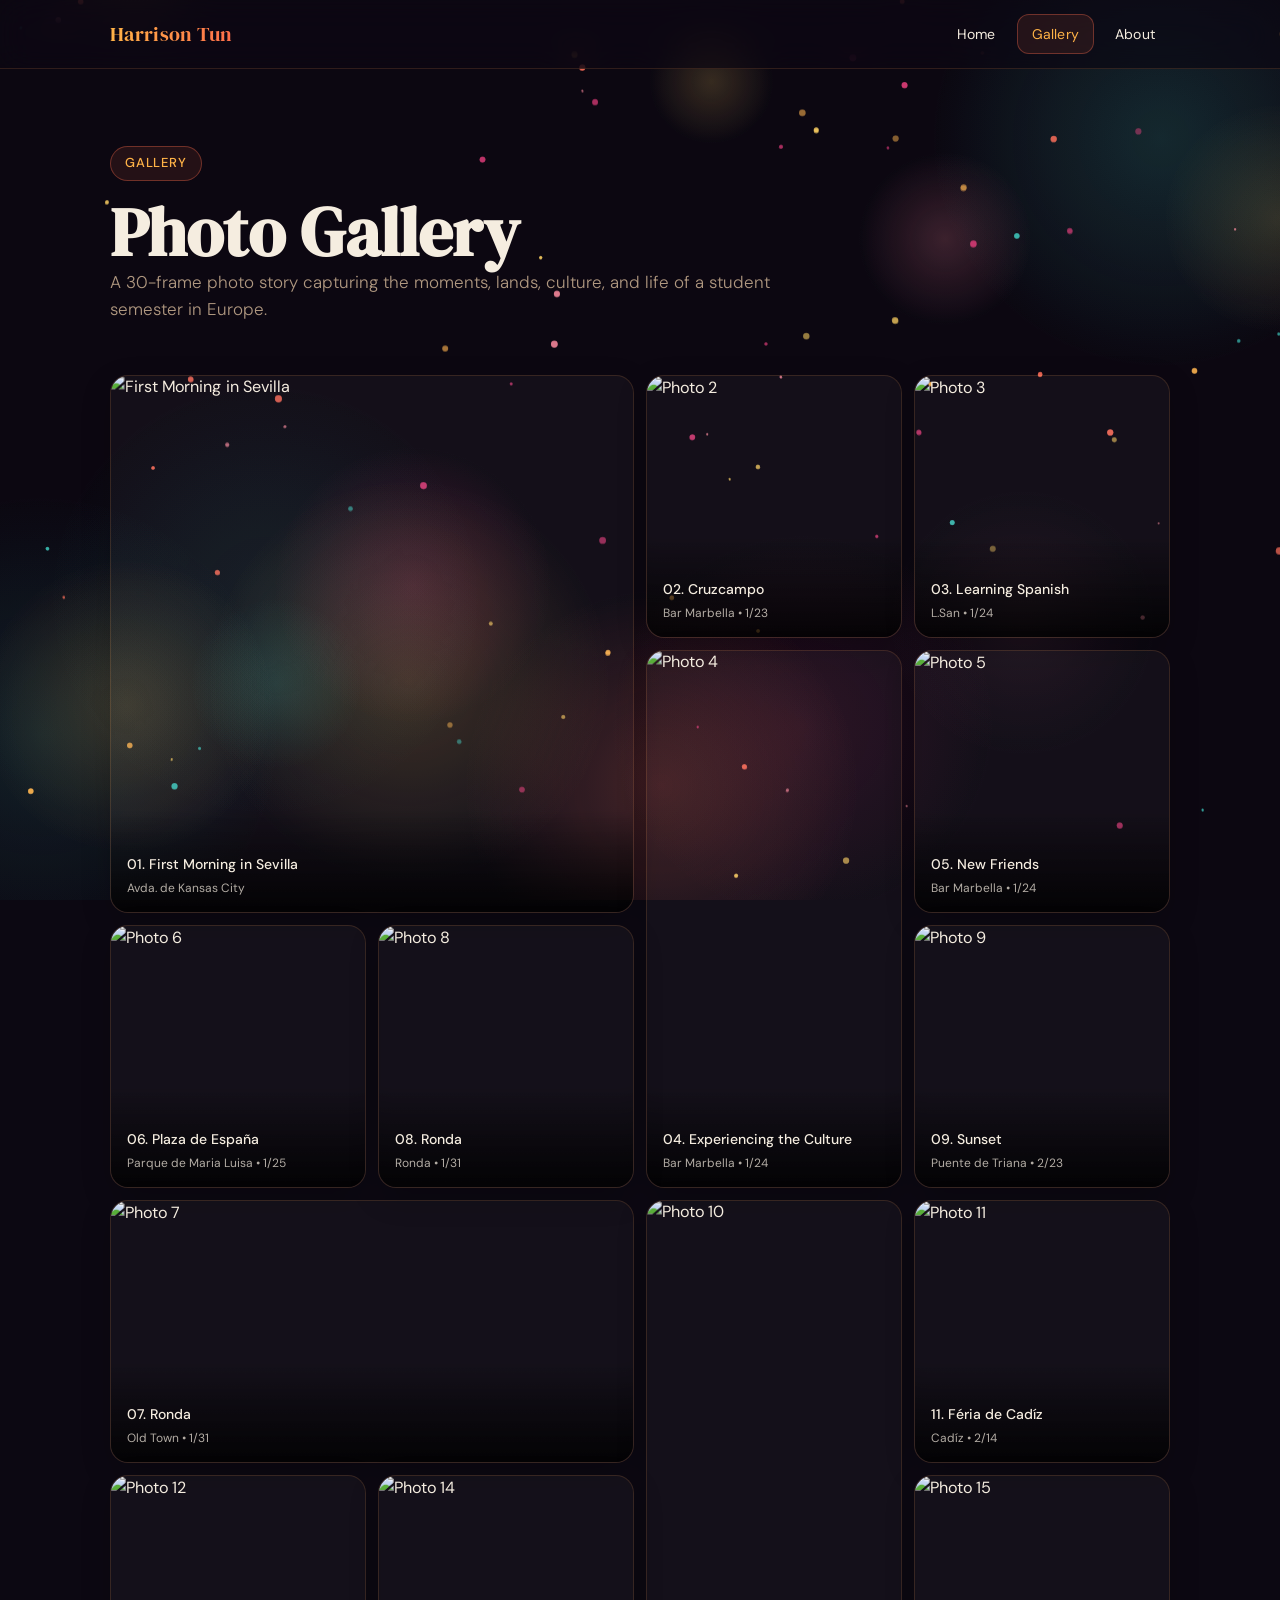
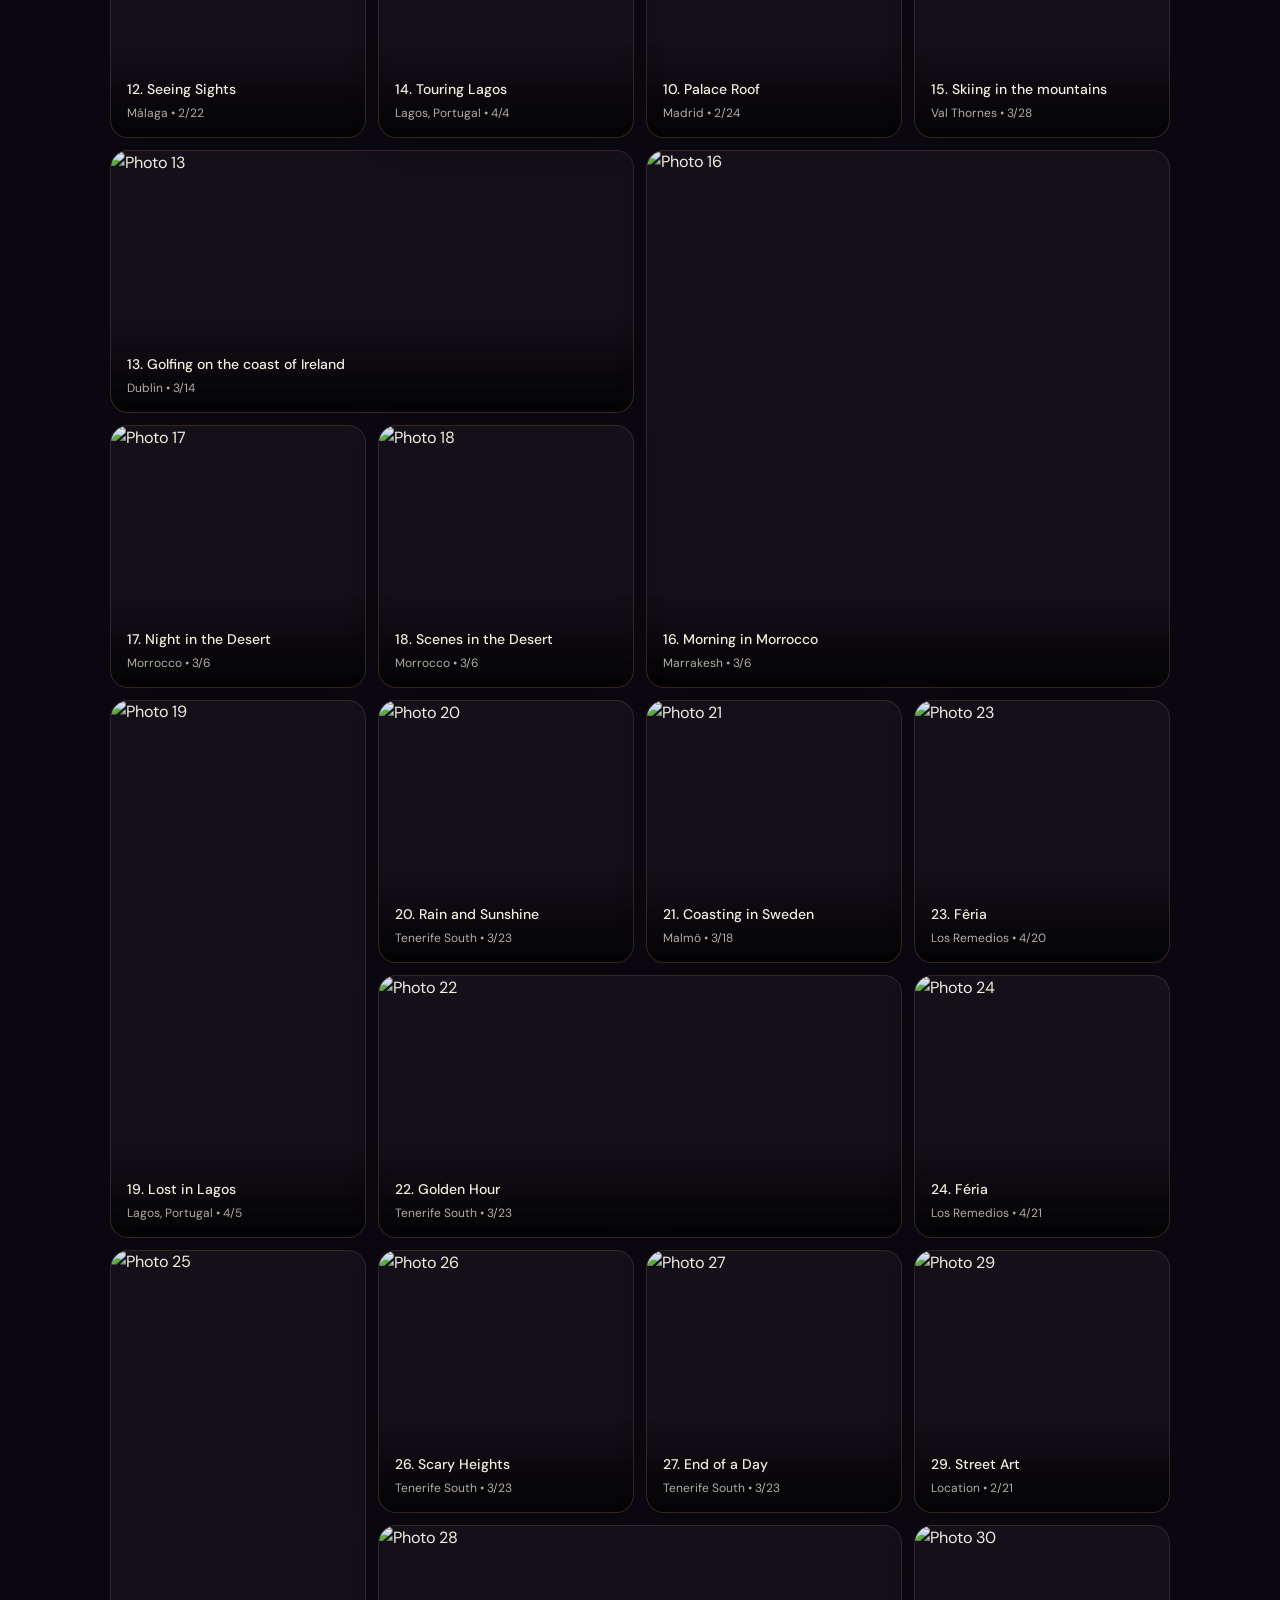
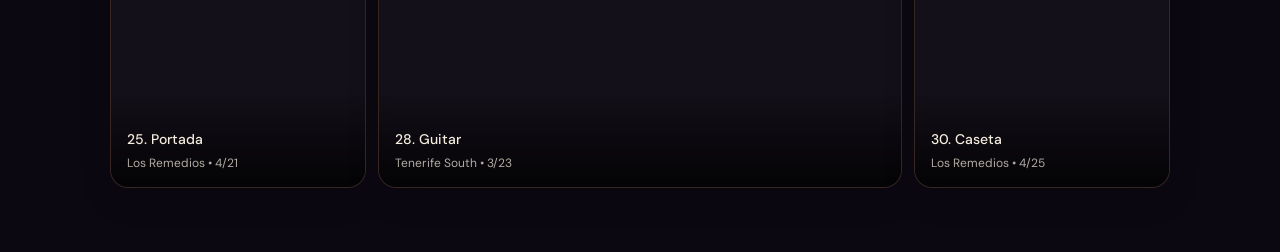
==== gallery.html @ 732ffb74 "Initial commit" ====
<!doctype html>
<html lang="en">
  <head>
    <meta charset="UTF-8" />
    <meta name="viewport" content="width=device-width, initial-scale=1.0" />
    <title>Gallery • Photojournalism Portfolio</title>
    <link rel="stylesheet" href="style.css" />
  </head>
  <body>

    <canvas id="bg-canvas"></canvas>
    <a class="skip-link" href="#main">Skip to content</a>

    <header class="site-header">
      <nav class="nav" aria-label="Primary">
        <a class="brand" href="index.html">Harrison Tun</a>

        <button class="nav-toggle" aria-expanded="false" aria-controls="navLinks">
          Menu
        </button>

        <div id="navLinks" class="nav-links">
          <a href="index.html">Home</a>
          <a class="active" href="gallery.html">Gallery</a>
          <a href="about.html">About</a>
        </div>
      </nav>
    </header>

    <main id="main">
      <section class="section gallery-hero">
        <div class="container">
          <p class="kicker">Gallery</p>
          <div class="gallery-title-row">
            <div>
              <h1>Photo Gallery</h1>
              <p class="lead">
                A 30-frame photo story capturing the moments, lands, culture, and life of a student semester in Europe.
              </p>
            </div>
          </div>
        </div>
      </section>
    
      <section class="section gallery-section">
        <div class="container">
          <div class="gallery-grid gallery-grid-30">
    
            <figure class="gallery-card large">
              <img src="photos/first_morning.jpg" alt="First Morning in Sevilla">
              <figcaption>
                <strong>01. First Morning in Sevilla</strong>
                <span>Avda. de Kansas City</span>
              </figcaption>
            </figure>
    
            <figure class="gallery-card">
              <img src="photos/cruzcampo.JPG" alt="Photo 2">
              <figcaption><strong>02. Cruzcampo</strong><span>Bar Marbella • 1/23</span></figcaption>
            </figure>
    
            <figure class="gallery-card">
              <img src="photos/candid1.JPEG" alt="Photo 3">
              <figcaption><strong>03. Learning Spanish</strong><span>L.San • 1/24</span></figcaption>
            </figure>
    
            <figure class="gallery-card tall">
              <img src="photos/marbella.JPEG" alt="Photo 4">
              <figcaption><strong>04. Experiencing the Culture</strong><span>Bar Marbella • 1/24</span></figcaption>
            </figure>
    
            <figure class="gallery-card">
              <img src="photos/newFriends.JPG" alt="Photo 5">
              <figcaption><strong>05. New Friends</strong><span>Bar Marbella • 1/24</span></figcaption>
            </figure>
    
            <figure class="gallery-card">
              <img src="photos/plaza.jpg" alt="Photo 6">
              <figcaption><strong>06. Plaza de España</strong><span>Parque de Maria Luisa • 1/25</span></figcaption>
            </figure>
    
            <figure class="gallery-card wide">
              <img src="photos/old_town.jpg" alt="Photo 7">
              <figcaption><strong>07. Ronda</strong><span>Old Town • 1/31</span></figcaption>
            </figure>
    
            <figure class="gallery-card">
              <img src="photos/ronda.jpg" alt="Photo 8">
              <figcaption><strong>08. Ronda</strong><span>Ronda • 1/31</span></figcaption>
            </figure>
    
            <figure class="gallery-card">
              <img src="photos/golden_sevilla.jpg" alt="Photo 9">
              <figcaption><strong>09. Sunset</strong><span>Puente de Triana • 2/23</span></figcaption>
            </figure>
    
            <figure class="gallery-card tall">
              <img src="photos/madrid.jpg" alt="Photo 10">
              <figcaption><strong>10. Palace Roof</strong><span>Madrid • 2/24</span></figcaption>
            </figure>
    
            <figure class="gallery-card">
              <img src="photos/mitch.jpg" alt="Photo 11">
              <figcaption><strong>11. Féria de Cadíz</strong><span>Cadíz • 2/14</span></figcaption>
            </figure>
    
            <figure class="gallery-card">
              <img src="photos/Mountain.jpg" alt="Photo 12">
              <figcaption><strong>12. Seeing Sights</strong><span>Málaga • 2/22</span></figcaption>
            </figure>
    
            <figure class="gallery-card wide">
              <img src="photos/golf.jpg" alt="Photo 13">
              <figcaption><strong>13. Golfing on the coast of Ireland</strong><span>Dublin • 3/14</span></figcaption>
            </figure>
    
            <figure class="gallery-card">
              <img src="photos/lagos.boat.jpg" alt="Photo 14">
              <figcaption><strong>14. Touring Lagos</strong><span>Lagos, Portugal • 4/4</span></figcaption>
            </figure>
    
            <figure class="gallery-card">
              <img src="photos/valthornes.jpg" alt="Photo 15">
              <figcaption><strong>15. Skiing in the mountains</strong><span>Val Thornes • 3/28</span></figcaption>
            </figure>
    
            <figure class="gallery-card large">
              <img src="photos/morrocco1.jpg" alt="Photo 16">
              <figcaption><strong>16. Morning in Morrocco</strong><span>Marrakesh • 3/6</span></figcaption>
            </figure>
    
            <figure class="gallery-card">
              <img src="photos/morrocco2.jpg" alt="Photo 17">
              <figcaption><strong>17. Night in the Desert</strong><span>Morrocco • 3/6</span></figcaption>
            </figure>
    
            <figure class="gallery-card">
              <img src="photos/morrocco3.jpg" alt="Photo 18">
              <figcaption><strong>18. Scenes in the Desert</strong><span>Morrocco • 3/6</span></figcaption>
            </figure>
    
            <figure class="gallery-card tall">
              <img src="photos/lagos.JPG" alt="Photo 19">
              <figcaption><strong>19. Lost in Lagos</strong><span>Lagos, Portugal • 4/5</span></figcaption>
            </figure>
    
            <figure class="gallery-card">
              <img src="photos/rainbow.JPG" alt="Photo 20">
              <figcaption><strong>20. Rain and Sunshine</strong><span>Tenerife South • 3/23</span></figcaption>
            </figure>
    
            <figure class="gallery-card">
              <img src="photos/denmark.JPG" alt="Photo 21">
              <figcaption><strong>21. Coasting in Sweden</strong><span>Malmö • 3/18</span></figcaption>
            </figure>
    
            <figure class="gallery-card wide">
              <img src="photos/goldenhour.JPG" alt="Photo 22">
              <figcaption><strong>22. Golden Hour</strong><span>Tenerife South • 3/23</span></figcaption>
            </figure>
    
            <figure class="gallery-card">
              <img src="photos/stage1.jpg" alt="Photo 23">
              <figcaption><strong>23. Fêria</strong><span>Los Remedios • 4/20</span></figcaption>
            </figure>
    
            <figure class="gallery-card">
              <img src="photos/caballo.jpg" alt="Photo 24">
              <figcaption><strong>24. Féria</strong><span>Los Remedios • 4/21</span></figcaption>
            </figure>
    
            <figure class="gallery-card tall">
              <img src="photos/daygate.jpg" alt="Photo 25">
              <figcaption><strong>25. Portada</strong><span>Los Remedios • 4/21</span></figcaption>
            </figure>
    
            <figure class="gallery-card">
              <img src="photos/mountain2.JPG" alt="Photo 26">
              <figcaption><strong>26. Scary Heights</strong><span>Tenerife South • 3/23</span></figcaption>
            </figure>
    
            <figure class="gallery-card">
              <img src="photos/sunset.JPG" alt="Photo 27">
              <figcaption><strong>27. End of a Day</strong><span>Tenerife South • 3/23</span></figcaption>
            </figure>
    
            <figure class="gallery-card wide">
              <img src="photos/guitar.JPG" alt="Photo 28">
              <figcaption><strong>28. Guitar</strong><span>Tenerife South • 3/23</span></figcaption>
            </figure>
    
            <figure class="gallery-card">
              <img src="photos/grafiti.jpg" alt="Photo 29">
              <figcaption><strong>29. Street Art</strong><span>Location • 2/21</span></figcaption>
            </figure>
    
            <figure class="gallery-card">
              <img src="photos/caseta.jpg" alt="Photo 30">
              <figcaption><strong>30. Caseta</strong><span>Los Remedios • 4/25</span></figcaption>
            </figure>
    
          </div>
        </div>
      </section>
    </main>

    <script>
      document.getElementById("year").textContent = new Date().getFullYear();

      // Mobile nav toggle
      const toggle = document.querySelector(".nav-toggle");
      const links = document.getElementById("navLinks");
      toggle?.addEventListener("click", () => {
        const expanded = toggle.getAttribute("aria-expanded") === "true";
        toggle.setAttribute("aria-expanded", String(!expanded));
        links.classList.toggle("open");
      });
    </script>
    <script src="background.js"></script>
  </body>
</html>
---- style.css ----
/* -------- Base -------- */
@import url('https://fonts.googleapis.com/css2?family=DM+Serif+Display:ital@0;1&family=DM+Sans:opsz,wght@9..40,300;9..40,400;9..40,500&display=swap');

:root {
  --bg:       #0c0812;
  --panel:    #16101f;
  --text:     #f5ede0;
  --muted:    #b09880;
  --accent:   #ff6e4a;
  --accent2:  #ffb347;
  --teal:     #3ec4b8;
  --rose:     #e03c78;
  --line:     rgba(255, 160, 80, 0.15);
  --btn:      rgba(255, 150, 80, 0.12);
  --btn-hover:rgba(255, 150, 80, 0.22);
  --max:      1100px;
  --radius:   18px;
  --serif:    'DM Serif Display', Georgia, serif;
  --sans:     'DM Sans', ui-sans-serif, system-ui, sans-serif;
}

* { box-sizing: border-box; }
html, body { height: 100%; }

body {
  margin: 0;
  font-family: var(--sans);
  background: var(--bg);
  color: var(--text);
  line-height: 1.6;
}

/* Fixed canvas behind everything */
#bg-canvas {
  position: fixed;
  inset: 0;
  z-index: 0;
  pointer-events: none;
}

/* All page content sits above canvas */
.site-header, main, .site-footer {
  position: relative;
  z-index: 1;
}

a { color: inherit; text-decoration: none; }

.container { max-width: var(--max); margin: 0 auto; padding: 0 20px; }
.narrow    { max-width: 760px; }

.muted   { color: var(--muted); }
.section { padding: 64px 0; }
.section-alt {
  background: rgba(255, 120, 60, 0.04);
  border-top:    1px solid var(--line);
  border-bottom: 1px solid var(--line);
}
.section-header { display: grid; gap: 6px; margin-bottom: 22px; }

/* -------- Nav -------- */
.site-header {
  position: sticky;
  top: 0;
  z-index: 20;
  backdrop-filter: blur(16px) saturate(1.4);
  -webkit-backdrop-filter: blur(16px) saturate(1.4);
  background: rgba(12, 8, 18, 0.68);
  border-bottom: 1px solid var(--line);
}

.nav {
  max-width: var(--max);
  margin: 0 auto;
  padding: 14px 20px;
  display: flex;
  align-items: center;
  justify-content: space-between;
  gap: 14px;
}

.brand {
  font-family: var(--serif);
  font-size: 20px;
  letter-spacing: 0.3px;
  background: linear-gradient(90deg, var(--accent2), var(--accent));
  -webkit-background-clip: text;
  -webkit-text-fill-color: transparent;
  background-clip: text;
}

.nav-links {
  display: flex;
  align-items: center;
  gap: 6px;
}
.nav-links a {
  padding: 8px 14px;
  border-radius: 12px;
  border: 1px solid transparent;
  font-size: 14px;
  font-weight: 400;
  letter-spacing: 0.2px;
  transition: background 0.2s, border-color 0.2s;
}
.nav-links a:hover  { border-color: var(--line); background: rgba(255,120,60,0.07); }
.nav-links a.active {
  border-color: rgba(255, 110, 74, 0.35);
  background: rgba(255, 110, 74, 0.10);
  color: var(--accent2);
}

.nav-toggle {
  display: none;
  background: transparent;
  border: 1px solid var(--line);
  color: var(--text);
  padding: 8px 12px;
  border-radius: 12px;
  cursor: pointer;
}

@media (max-width: 720px) {
  .nav-toggle { display: inline-flex; }
  .nav-links {
    display: none;
    position: absolute;
    right: 18px;
    top: 60px;
    flex-direction: column;
    align-items: stretch;
    min-width: 180px;
    background: rgba(22, 16, 31, 0.98);
    border: 1px solid var(--line);
    border-radius: 14px;
    padding: 8px;
  }
  .nav-links.open { display: flex; }
}

/* -------- Hero -------- */
.hero {
  min-height: 92vh;
  display: flex;
  flex-direction: column;
  justify-content: center;
  padding: 80px 0 40px;
  position: relative;
}

.hero-inner {
  max-width: var(--max);
  margin: 0 auto;
  padding: 0 20px;
  display: grid;
  gap: 20px;
  animation: fadeUp 0.9s cubic-bezier(0.22, 1, 0.36, 1) both;
}

@keyframes fadeUp {
  from { opacity: 0; transform: translateY(28px); }
  to   { opacity: 1; transform: translateY(0); }
}

.kicker {
  width: fit-content;
  padding: 6px 14px;
  border: 1px solid rgba(255, 110, 74, 0.35);
  border-radius: 999px;
  background: rgba(255, 110, 74, 0.10);
  color: var(--accent2);
  font-size: 13px;
  letter-spacing: 0.8px;
  text-transform: uppercase;
  font-weight: 500;
}

h1 {
  font-family: var(--serif);
  font-size: clamp(36px, 5.5vw, 68px);
  line-height: 1.05;
  margin: 0;
  color: var(--text);
}
h1 em {
  font-style: italic;
  background: linear-gradient(100deg, var(--accent2) 0%, var(--accent) 50%, var(--rose) 100%);
  -webkit-background-clip: text;
  -webkit-text-fill-color: transparent;
  background-clip: text;
}

h2 {
  font-family: var(--serif);
  font-size: clamp(24px, 3vw, 38px);
  margin: 0 0 8px;
  color: var(--text);
}

h3 {
  font-family: var(--serif);
  font-size: 20px;
  margin: 0 0 6px;
}

.lead {
  max-width: 56ch;
  margin: 0;
  color: var(--muted);
  font-size: 17px;
  font-weight: 300;
}

.hero-actions {
  display: flex;
  gap: 12px;
  flex-wrap: wrap;
  margin-top: 8px;
}

/* Scroll hint */
.hero-scroll-hint {
  position: absolute;
  bottom: 32px;
  left: 50%;
  transform: translateX(-50%);
  display: flex;
  flex-direction: column;
  align-items: center;
  gap: 8px;
  opacity: 0.4;
  animation: fadeUp 1.4s 0.6s cubic-bezier(0.22,1,0.36,1) both;
}
.hero-scroll-hint span {
  font-size: 11px;
  letter-spacing: 2px;
  text-transform: uppercase;
  color: var(--muted);
}
.scroll-line {
  width: 1px;
  height: 40px;
  background: linear-gradient(to bottom, var(--accent), transparent);
  animation: scrollPulse 1.8s ease-in-out infinite;
}
@keyframes scrollPulse {
  0%, 100% { transform: scaleY(1); opacity: 0.4; }
  50%       { transform: scaleY(1.2); opacity: 0.9; }
}

/* -------- Buttons -------- */
.btn {
  display: inline-flex;
  align-items: center;
  justify-content: center;
  padding: 11px 20px;
  border-radius: 14px;
  border: 1px solid rgba(255, 110, 74, 0.4);
  background: linear-gradient(135deg, rgba(255,110,74,0.2), rgba(255,179,71,0.12));
  color: var(--text);
  font-family: var(--sans);
  font-size: 14px;
  font-weight: 500;
  transition: background 0.2s, transform 0.15s, box-shadow 0.2s;
}
.btn:hover {
  background: linear-gradient(135deg, rgba(255,110,74,0.35), rgba(255,179,71,0.22));
  transform: translateY(-1px);
  box-shadow: 0 4px 20px rgba(255,110,74,0.2);
}
.btn-ghost {
  background: transparent;
  border-color: var(--line);
}
.btn-ghost:hover {
  background: rgba(255,150,80,0.08);
  box-shadow: none;
}

/* -------- Cards -------- */
.card {
  border: 1px solid var(--line);
  border-radius: var(--radius);
  background: rgba(255,255,255,0.03);
  transition: transform 0.3s, box-shadow 0.3s, border-color 0.3s;
  overflow: hidden;
}
.card figcaption {
  padding: 14px;
  display: grid;
  gap: 3px;
}
.card figcaption strong {
  font-size: 14px;
  font-weight: 500;
}
.card figcaption .muted {
  font-size: 12px;
}

.featured-grid {
  display: grid;
  grid-template-columns: repeat(3, minmax(0, 1fr));
  gap: 16px;
}
.featured-img {
  width: 100%;
  aspect-ratio: 1 / 1;
  object-fit: cover;
  display: block;
}
.featured-grid .card:hover {
  transform: translateY(-6px);
  box-shadow: 0 12px 40px rgba(255, 100, 60, 0.18);
  border-color: rgba(255, 110, 74, 0.35);
}
@media (max-width: 900px) { .featured-grid { grid-template-columns: repeat(2, minmax(0, 1fr)); } }
@media (max-width: 560px) { .featured-grid { grid-template-columns: 1fr; } }

.img-ph {
  height: 200px;
  display: grid;
  place-items: center;
  color: rgba(245, 237, 224, 0.25);
  font-size: 13px;
  letter-spacing: 1px;
  background: linear-gradient(135deg,
    rgba(255,110,74,0.06),
    rgba(62,196,184,0.06)
  );
}

/* -------- Two-col layout -------- */
.two-col {
  display: grid;
  grid-template-columns: 1.5fr 1fr;
  gap: 24px;
}
@media (max-width: 900px) { .two-col { grid-template-columns: 1fr; } }

.callout {
  border: 1px solid var(--line);
  border-radius: var(--radius);
  background: rgba(255, 110, 74, 0.05);
  padding: 20px;
}
.stack { display: grid; gap: 10px; margin-top: 14px; }

.bullets { margin: 14px 0 0; padding-left: 18px; color: var(--muted); }
.bullets li { margin-bottom: 6px; }

/* -------- Gallery -------- */
/* -------- Improved 30-photo Gallery -------- */

.gallery-hero {
  padding-bottom: 24px;
}

.gallery-title-row {
  display: grid;
  grid-template-columns: 1fr auto;
  gap: 24px;
  align-items: end;
  margin-top: 16px;
}

.gallery-count-card {
  min-width: 140px;
  border: 1px solid var(--line);
  border-radius: var(--radius);
  background: rgba(255, 110, 74, 0.07);
  padding: 18px;
  text-align: center;
}

.gallery-count-card span {
  display: block;
  font-family: var(--serif);
  font-size: 48px;
  line-height: 1;
  color: var(--accent2);
}

.gallery-count-card p {
  margin: 6px 0 0;
  color: var(--muted);
  font-size: 13px;
  text-transform: uppercase;
  letter-spacing: 1px;
}

.gallery-section {
  padding-top: 28px;
}

.gallery-grid-30 {
  display: grid;
  grid-template-columns: repeat(4, minmax(0, 1fr));
  grid-auto-flow: dense;
  gap: 16px;
}

.gallery-card {
  position: relative;
  min-height: 260px;
  margin: 0;
  overflow: hidden;
  border: 1px solid var(--line);
  border-radius: var(--radius);
  background: rgba(255, 255, 255, 0.035);
  box-shadow: 0 10px 30px rgba(0,0,0,0.18);
  transition: transform 0.25s, border-color 0.25s, box-shadow 0.25s;
}

.gallery-card:hover {
  transform: translateY(-5px);
  border-color: rgba(255, 110, 74, 0.38);
  box-shadow: 0 16px 44px rgba(255, 100, 60, 0.16);
}

.gallery-card img {
  width: 100%;
  height: 100%;
  min-height: 260px;
  object-fit: cover;
  display: block;
  transform: scale(1.01);
  transition: transform 0.3s, filter 0.3s;
}

.gallery-card:hover img {
  transform: scale(1.06);
  filter: brightness(1.08);
}

.gallery-card figcaption {
  position: absolute;
  left: 0;
  right: 0;
  bottom: 0;
  display: grid;
  gap: 4px;
  padding: 42px 16px 16px;
  background: linear-gradient(to top, rgba(0,0,0,0.82), rgba(0,0,0,0));
}

.gallery-card figcaption strong {
  color: var(--text);
  font-size: 14px;
  font-weight: 500;
}

.gallery-card figcaption span {
  color: rgba(245, 237, 224, 0.72);
  font-size: 12px;
  line-height: 1.35;
}

.gallery-card.large {
  grid-column: span 2;
  grid-row: span 2;
  min-height: 536px;
}

.gallery-card.large img {
  min-height: 536px;
}

.gallery-card.wide {
  grid-column: span 2;
}

.gallery-card.tall {
  grid-row: span 2;
  min-height: 536px;
}

.gallery-card.tall img {
  min-height: 536px;
}

@media (max-width: 980px) {
  .gallery-grid-30 {
    grid-template-columns: repeat(3, minmax(0, 1fr));
  }

  .gallery-card.large,
  .gallery-card.wide {
    grid-column: span 2;
  }
}

@media (max-width: 720px) {
  .gallery-title-row {
    grid-template-columns: 1fr;
  }

  .gallery-count-card {
    width: fit-content;
  }

  .gallery-grid-30 {
    grid-template-columns: repeat(2, minmax(0, 1fr));
  }

  .gallery-card.large,
  .gallery-card.wide,
  .gallery-card.tall {
    grid-column: span 1;
    grid-row: span 1;
    min-height: 280px;
  }

  .gallery-card.large img,
  .gallery-card.tall img {
    min-height: 280px;
  }
}

@media (max-width: 480px) {
  .gallery-grid-30 {
    grid-template-columns: 1fr;
  }
}

.gallery-grid {
  display: grid;
  grid-template-columns: repeat(4, minmax(0, 1fr));
  gap: 12px;
}
@media (max-width: 980px) { .gallery-grid { grid-template-columns: repeat(3, minmax(0, 1fr)); } }
@media (max-width: 680px) { .gallery-grid { grid-template-columns: repeat(2, minmax(0, 1fr)); } }
@media (max-width: 420px) { .gallery-grid { grid-template-columns: 1fr; } }

.thumb {
  position: relative;
  border-radius: var(--radius);
  overflow: hidden;
  border: 1px solid var(--line);
  background: rgba(255,255,255,0.03);
  cursor: pointer;
}
.thumb img {
  width: 100%;
  height: 220px;
  object-fit: cover;
  display: block;
  transform: scale(1.01);
}
.thumb:hover img { filter: brightness(1.08); }
.thumb .cap {
  position: absolute;
  left: 0; right: 0; bottom: 0;
  padding: 12px;
  background: linear-gradient(to top, rgba(0,0,0,0.75), rgba(0,0,0,0));
  color: rgba(245, 237, 224, 0.92);
  font-size: 13px;
}

/* -------- Lightbox -------- */
.lightbox {
  position: fixed;
  inset: 0;
  display: none;
  background: rgba(0,0,0,0.82);
  z-index: 50;
  padding: 18px;
}
.lightbox.open { display: grid; place-items: center; }
.lightbox-inner {
  width: min(1100px, 100%);
  display: grid;
  grid-template-columns: auto 1fr auto;
  align-items: center;
  gap: 10px;
}
.lightbox-figure {
  margin: 0;
  border: 1px solid var(--line);
  border-radius: var(--radius);
  overflow: hidden;
  background: rgba(22, 16, 31, 0.92);
}
.lightbox-figure img {
  width: 100%;
  max-height: 78vh;
  object-fit: contain;
  display: block;
}
.lightbox-figure figcaption { padding: 10px 14px; }
.icon-btn {
  border: 1px solid var(--line);
  background: rgba(255,255,255,0.08);
  color: var(--text);
  border-radius: 14px;
  padding: 10px 14px;
  cursor: pointer;
  transition: background 0.2s;
}
.icon-btn:hover { background: rgba(255,255,255,0.14); }
#lbClose { justify-self: end; align-self: start; grid-column: 1 / -1; width: fit-content; }

/* -------- Prose -------- */
.prose h2 { margin-top: 24px; }
.prose p, .prose li { color: var(--muted); }

/* -------- Footer -------- */
.site-footer {
  border-top: 1px solid var(--line);
  padding: 48px 0;
  background: rgba(12, 8, 18, 0.6);
}
.footer-inner {
  display: flex;
  justify-content: space-between;
  gap: 12px;
  flex-wrap: wrap;
}

/* -------- Inputs -------- */
.input {
  width: min(460px, 100%);
  padding: 10px 14px;
  border-radius: 14px;
  border: 1px solid var(--line);
  background: rgba(255,255,255,0.04);
  color: var(--text);
  font-family: var(--sans);
}
.input::placeholder { color: rgba(245, 237, 224, 0.35); }

.toolbar {
  display: flex;
  align-items: center;
  justify-content: space-between;
  gap: 12px;
  flex-wrap: wrap;
  margin: 16px 0 20px;
}

/* -------- Skip link -------- */
.skip-link {
  position: absolute;
  left: -999px;
  top: 8px;
  padding: 8px 12px;
  background: var(--panel);
  border: 1px solid var(--line);
  border-radius: 10px;
}
.skip-link:focus { left: 12px; z-index: 10; }

.pad { padding: 16px; }
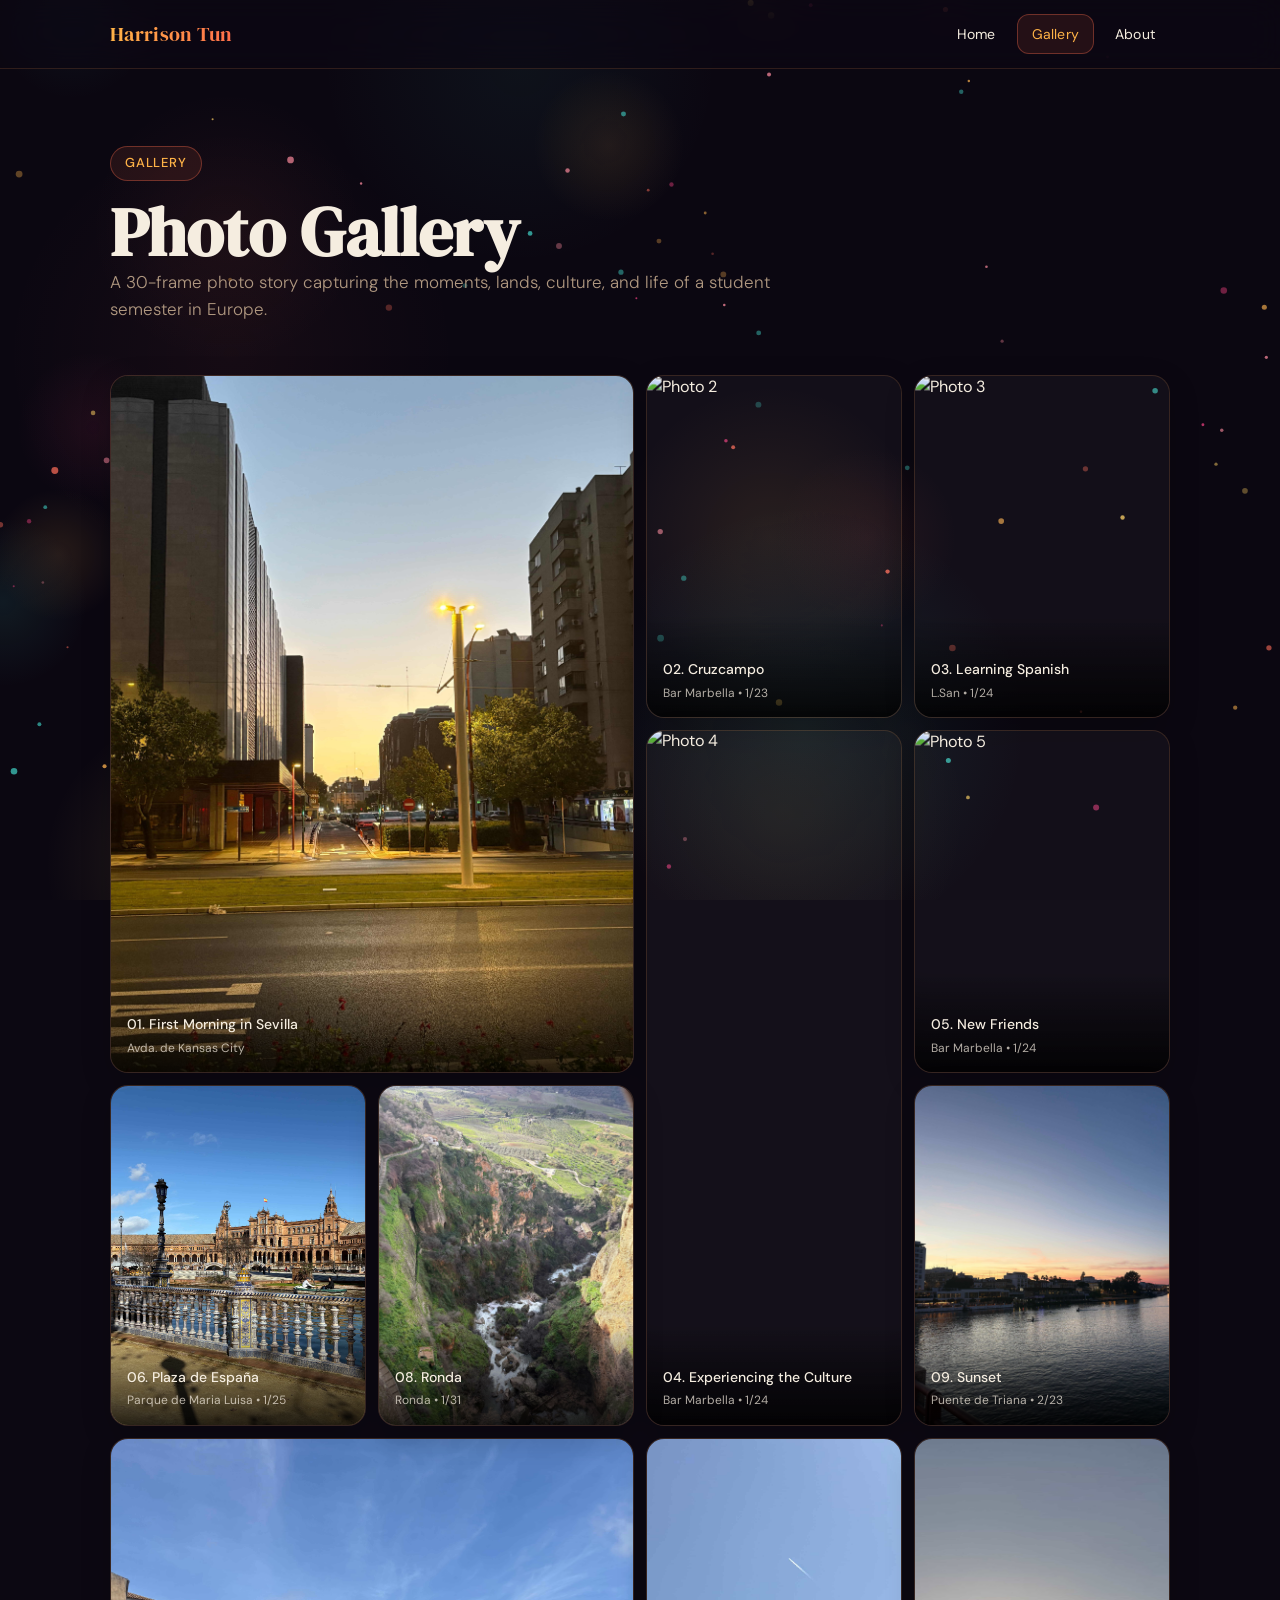
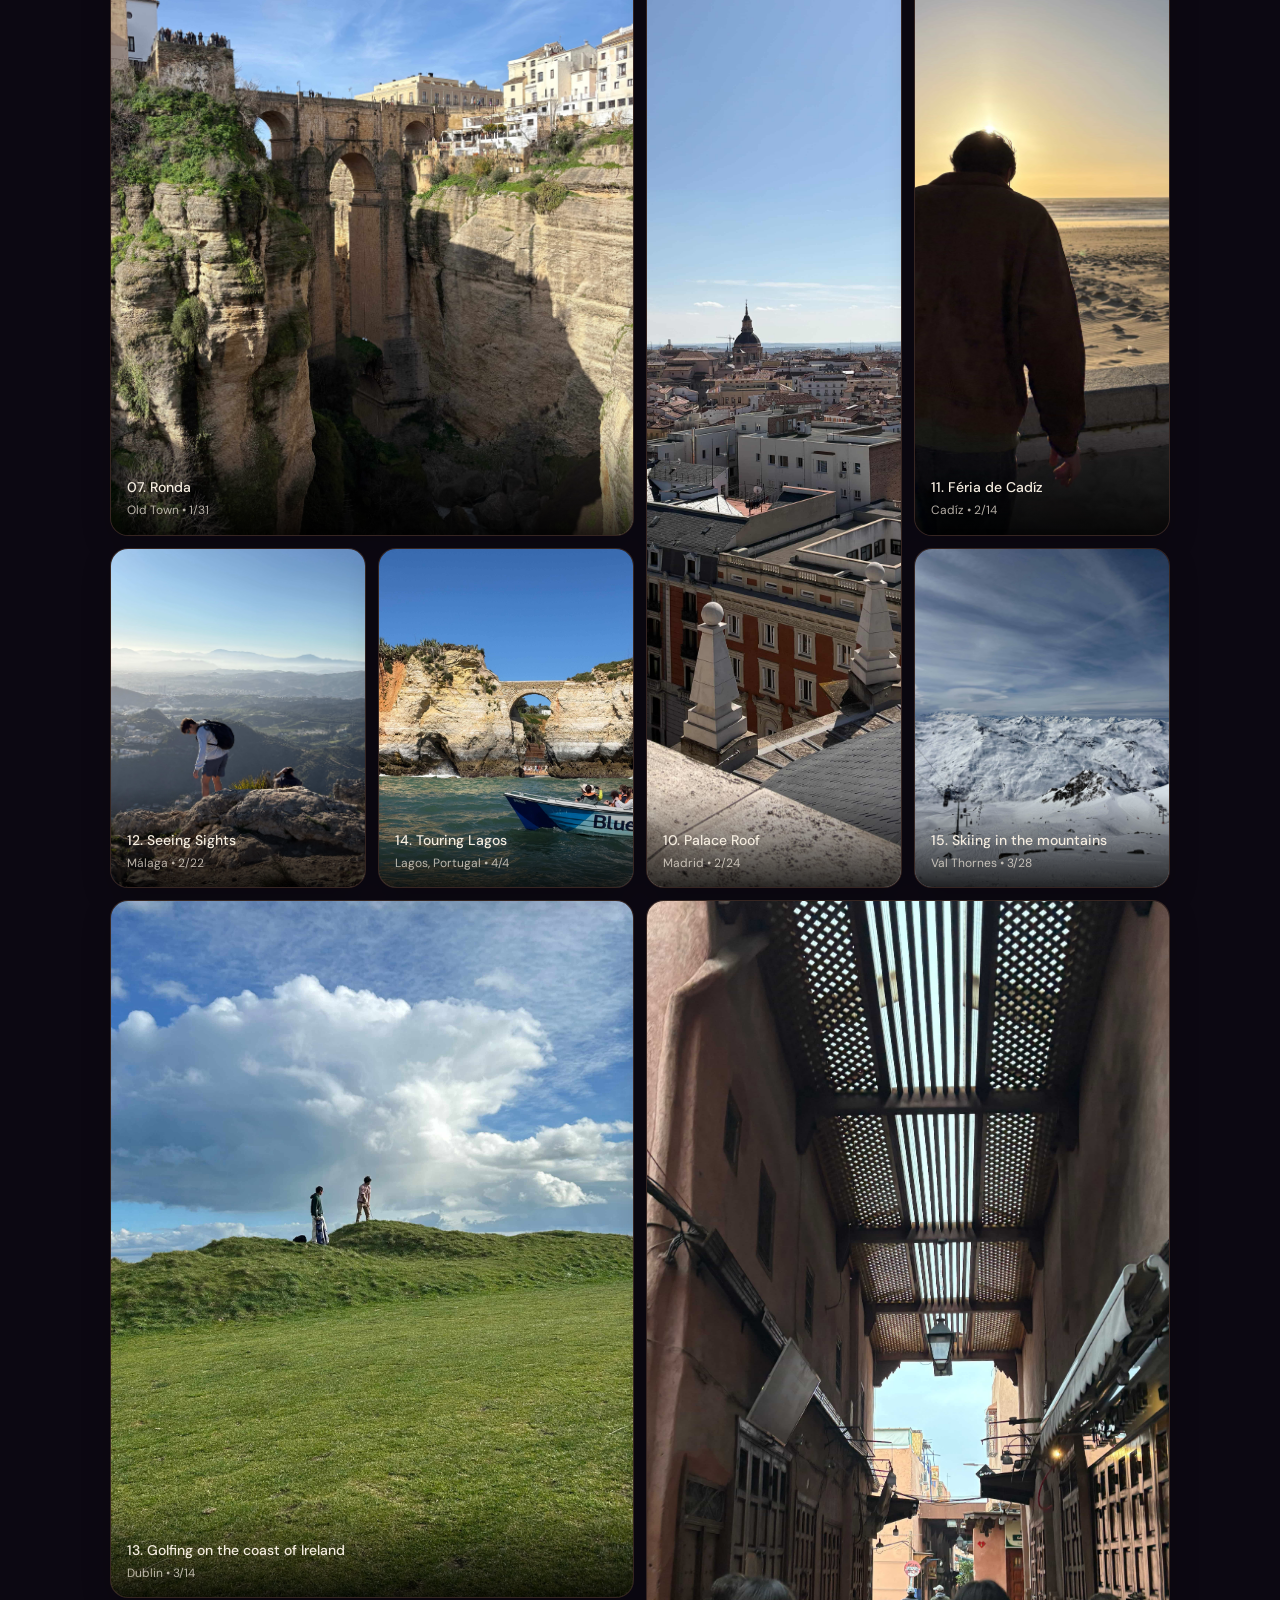
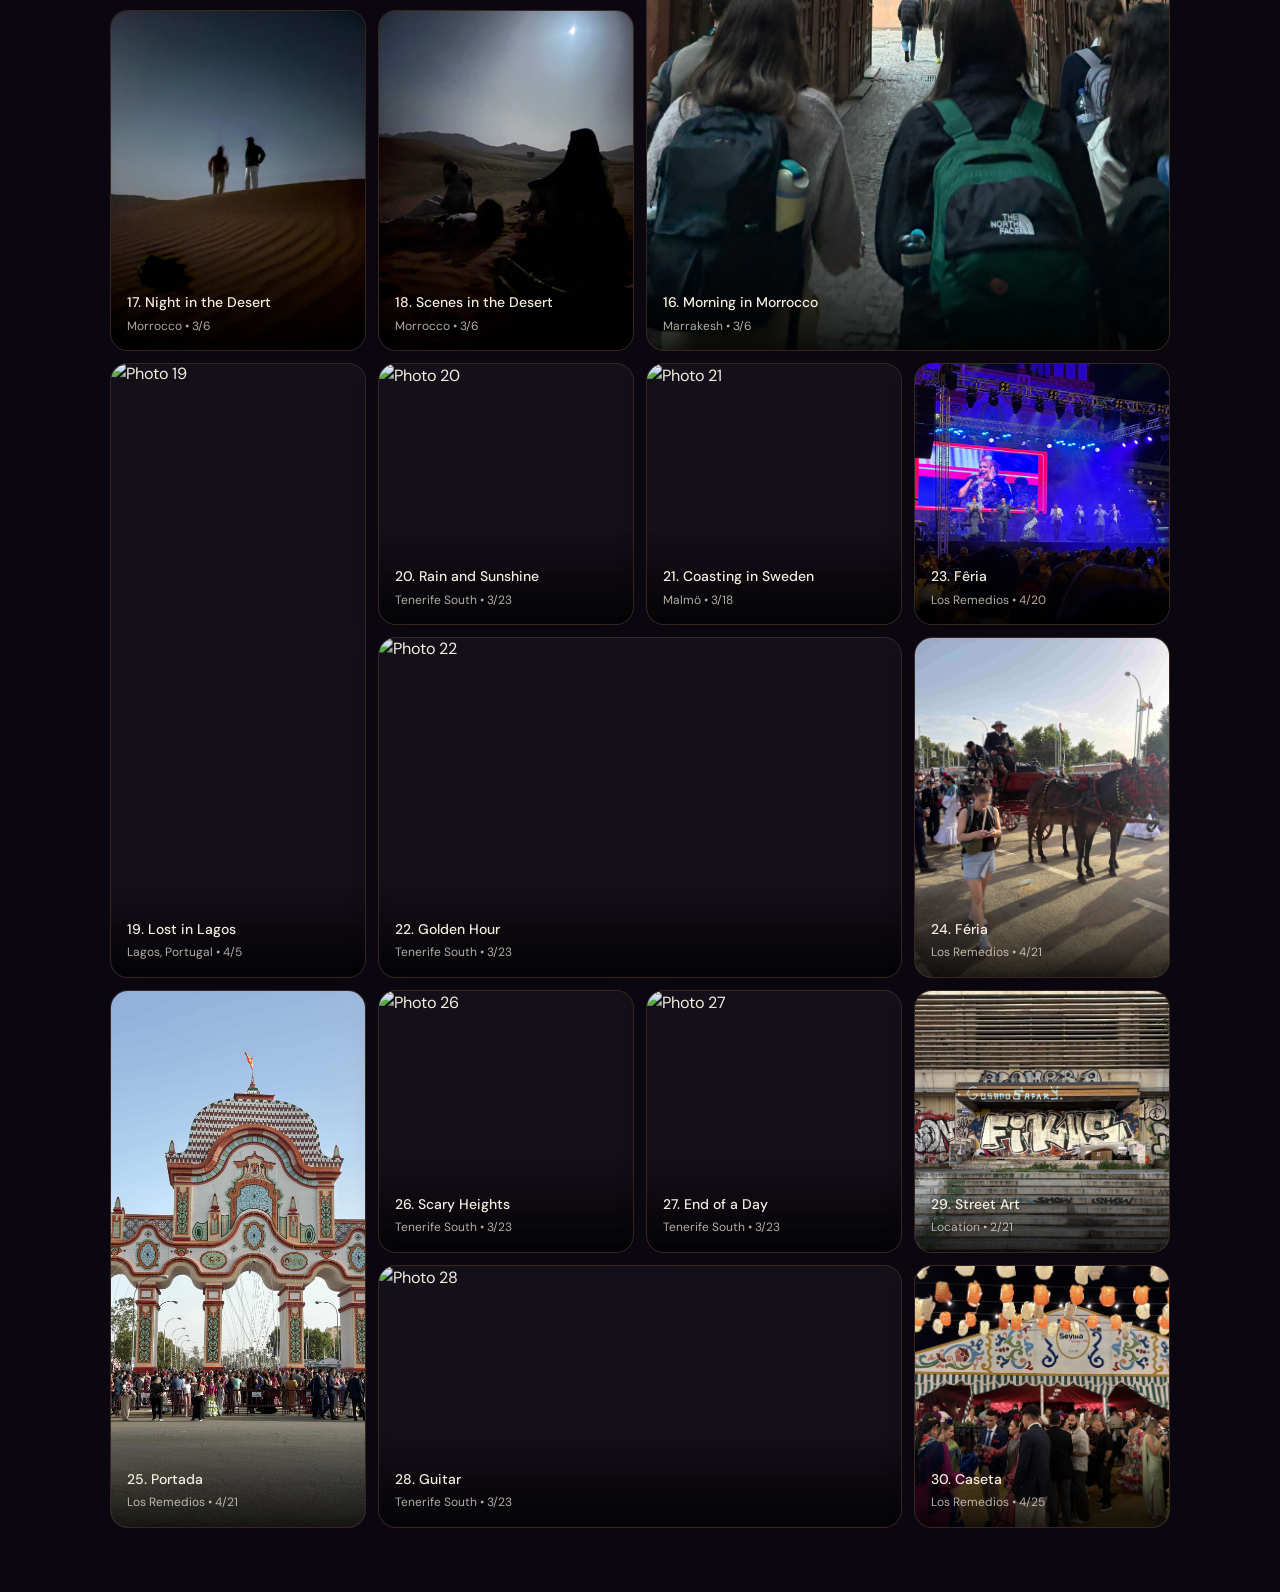
==== commit b3bc5696: "changed to compressed photo album" ====
--- a/gallery.html
+++ b/gallery.html
@@ -47,7 +47,7 @@
           <div class="gallery-grid gallery-grid-30">
     
             <figure class="gallery-card large">
-              <img src="photos/first_morning.jpg" alt="First Morning in Sevilla">
+              <img src="compressed/first_morning.jpg" alt="First Morning in Sevilla">
               <figcaption>
                 <strong>01. First Morning in Sevilla</strong>
                 <span>Avda. de Kansas City</span>
@@ -55,147 +55,147 @@
             </figure>
     
             <figure class="gallery-card">
-              <img src="photos/cruzcampo.JPG" alt="Photo 2">
+              <img src="compressed/cruzcampo.JPG" alt="Photo 2">
               <figcaption><strong>02. Cruzcampo</strong><span>Bar Marbella • 1/23</span></figcaption>
             </figure>
     
             <figure class="gallery-card">
-              <img src="photos/candid1.JPEG" alt="Photo 3">
+              <img src="compressed/candid1.JPEG" alt="Photo 3">
               <figcaption><strong>03. Learning Spanish</strong><span>L.San • 1/24</span></figcaption>
             </figure>
     
             <figure class="gallery-card tall">
-              <img src="photos/marbella.JPEG" alt="Photo 4">
+              <img src="compressed/marbella.JPEG" alt="Photo 4">
               <figcaption><strong>04. Experiencing the Culture</strong><span>Bar Marbella • 1/24</span></figcaption>
             </figure>
     
             <figure class="gallery-card">
-              <img src="photos/newFriends.JPG" alt="Photo 5">
+              <img src="compressed/newFriends.JPG" alt="Photo 5">
               <figcaption><strong>05. New Friends</strong><span>Bar Marbella • 1/24</span></figcaption>
             </figure>
     
             <figure class="gallery-card">
-              <img src="photos/plaza.jpg" alt="Photo 6">
+              <img src="compressed/plaza.jpg" alt="Photo 6">
               <figcaption><strong>06. Plaza de España</strong><span>Parque de Maria Luisa • 1/25</span></figcaption>
             </figure>
     
             <figure class="gallery-card wide">
-              <img src="photos/old_town.jpg" alt="Photo 7">
+              <img src="compressed/old_town.jpg" alt="Photo 7">
               <figcaption><strong>07. Ronda</strong><span>Old Town • 1/31</span></figcaption>
             </figure>
     
             <figure class="gallery-card">
-              <img src="photos/ronda.jpg" alt="Photo 8">
+              <img src="compressed/ronda.jpg" alt="Photo 8">
               <figcaption><strong>08. Ronda</strong><span>Ronda • 1/31</span></figcaption>
             </figure>
     
             <figure class="gallery-card">
-              <img src="photos/golden_sevilla.jpg" alt="Photo 9">
+              <img src="compressed/golden_sevilla.jpg" alt="Photo 9">
               <figcaption><strong>09. Sunset</strong><span>Puente de Triana • 2/23</span></figcaption>
             </figure>
     
             <figure class="gallery-card tall">
-              <img src="photos/madrid.jpg" alt="Photo 10">
+              <img src="compressed/madrid.jpg" alt="Photo 10">
               <figcaption><strong>10. Palace Roof</strong><span>Madrid • 2/24</span></figcaption>
             </figure>
     
             <figure class="gallery-card">
-              <img src="photos/mitch.jpg" alt="Photo 11">
+              <img src="compressed/mitch.jpg" alt="Photo 11">
               <figcaption><strong>11. Féria de Cadíz</strong><span>Cadíz • 2/14</span></figcaption>
             </figure>
     
             <figure class="gallery-card">
-              <img src="photos/Mountain.jpg" alt="Photo 12">
+              <img src="compressed/Mountain.jpg" alt="Photo 12">
               <figcaption><strong>12. Seeing Sights</strong><span>Málaga • 2/22</span></figcaption>
             </figure>
     
             <figure class="gallery-card wide">
-              <img src="photos/golf.jpg" alt="Photo 13">
+              <img src="compressed/golf.jpg" alt="Photo 13">
               <figcaption><strong>13. Golfing on the coast of Ireland</strong><span>Dublin • 3/14</span></figcaption>
             </figure>
     
             <figure class="gallery-card">
-              <img src="photos/lagos.boat.jpg" alt="Photo 14">
+              <img src="compressed/lagos.boat.jpg" alt="Photo 14">
               <figcaption><strong>14. Touring Lagos</strong><span>Lagos, Portugal • 4/4</span></figcaption>
             </figure>
     
             <figure class="gallery-card">
-              <img src="photos/valthornes.jpg" alt="Photo 15">
+              <img src="compressed/valthornes.jpg" alt="Photo 15">
               <figcaption><strong>15. Skiing in the mountains</strong><span>Val Thornes • 3/28</span></figcaption>
             </figure>
     
             <figure class="gallery-card large">
-              <img src="photos/morrocco1.jpg" alt="Photo 16">
+              <img src="compressed/morrocco1.jpg" alt="Photo 16">
               <figcaption><strong>16. Morning in Morrocco</strong><span>Marrakesh • 3/6</span></figcaption>
             </figure>
     
             <figure class="gallery-card">
-              <img src="photos/morrocco2.jpg" alt="Photo 17">
+              <img src="compressed/morrocco2.jpg" alt="Photo 17">
               <figcaption><strong>17. Night in the Desert</strong><span>Morrocco • 3/6</span></figcaption>
             </figure>
     
             <figure class="gallery-card">
-              <img src="photos/morrocco3.jpg" alt="Photo 18">
+              <img src="compressed/morrocco3.jpg" alt="Photo 18">
               <figcaption><strong>18. Scenes in the Desert</strong><span>Morrocco • 3/6</span></figcaption>
             </figure>
     
             <figure class="gallery-card tall">
-              <img src="photos/lagos.JPG" alt="Photo 19">
+              <img src="compressed/lagos.JPG" alt="Photo 19">
               <figcaption><strong>19. Lost in Lagos</strong><span>Lagos, Portugal • 4/5</span></figcaption>
             </figure>
     
             <figure class="gallery-card">
-              <img src="photos/rainbow.JPG" alt="Photo 20">
+              <img src="compressed/rainbow.JPG" alt="Photo 20">
               <figcaption><strong>20. Rain and Sunshine</strong><span>Tenerife South • 3/23</span></figcaption>
             </figure>
     
             <figure class="gallery-card">
-              <img src="photos/denmark.JPG" alt="Photo 21">
+              <img src="compressed/denmark.JPG" alt="Photo 21">
               <figcaption><strong>21. Coasting in Sweden</strong><span>Malmö • 3/18</span></figcaption>
             </figure>
     
             <figure class="gallery-card wide">
-              <img src="photos/goldenhour.JPG" alt="Photo 22">
+              <img src="compressed/goldenhour.JPG" alt="Photo 22">
               <figcaption><strong>22. Golden Hour</strong><span>Tenerife South • 3/23</span></figcaption>
             </figure>
     
             <figure class="gallery-card">
-              <img src="photos/stage1.jpg" alt="Photo 23">
+              <img src="compressed/stage1.jpg" alt="Photo 23">
               <figcaption><strong>23. Fêria</strong><span>Los Remedios • 4/20</span></figcaption>
             </figure>
     
             <figure class="gallery-card">
-              <img src="photos/caballo.jpg" alt="Photo 24">
+              <img src="compressed/caballo.jpg" alt="Photo 24">
               <figcaption><strong>24. Féria</strong><span>Los Remedios • 4/21</span></figcaption>
             </figure>
     
             <figure class="gallery-card tall">
-              <img src="photos/daygate.jpg" alt="Photo 25">
+              <img src="compressed/daygate.jpg" alt="Photo 25">
               <figcaption><strong>25. Portada</strong><span>Los Remedios • 4/21</span></figcaption>
             </figure>
     
             <figure class="gallery-card">
-              <img src="photos/mountain2.JPG" alt="Photo 26">
+              <img src="compressed/mountain2.JPG" alt="Photo 26">
               <figcaption><strong>26. Scary Heights</strong><span>Tenerife South • 3/23</span></figcaption>
             </figure>
     
             <figure class="gallery-card">
-              <img src="photos/sunset.JPG" alt="Photo 27">
+              <img src="compressed/sunset.JPG" alt="Photo 27">
               <figcaption><strong>27. End of a Day</strong><span>Tenerife South • 3/23</span></figcaption>
             </figure>
     
             <figure class="gallery-card wide">
-              <img src="photos/guitar.JPG" alt="Photo 28">
+              <img src="compressed/guitar.JPG" alt="Photo 28">
               <figcaption><strong>28. Guitar</strong><span>Tenerife South • 3/23</span></figcaption>
             </figure>
     
             <figure class="gallery-card">
-              <img src="photos/grafiti.jpg" alt="Photo 29">
+              <img src="compressed/grafiti.jpg" alt="Photo 29">
               <figcaption><strong>29. Street Art</strong><span>Location • 2/21</span></figcaption>
             </figure>
     
             <figure class="gallery-card">
-              <img src="photos/caseta.jpg" alt="Photo 30">
+              <img src="compressed/caseta.jpg" alt="Photo 30">
               <figcaption><strong>30. Caseta</strong><span>Los Remedios • 4/25</span></figcaption>
             </figure>
     
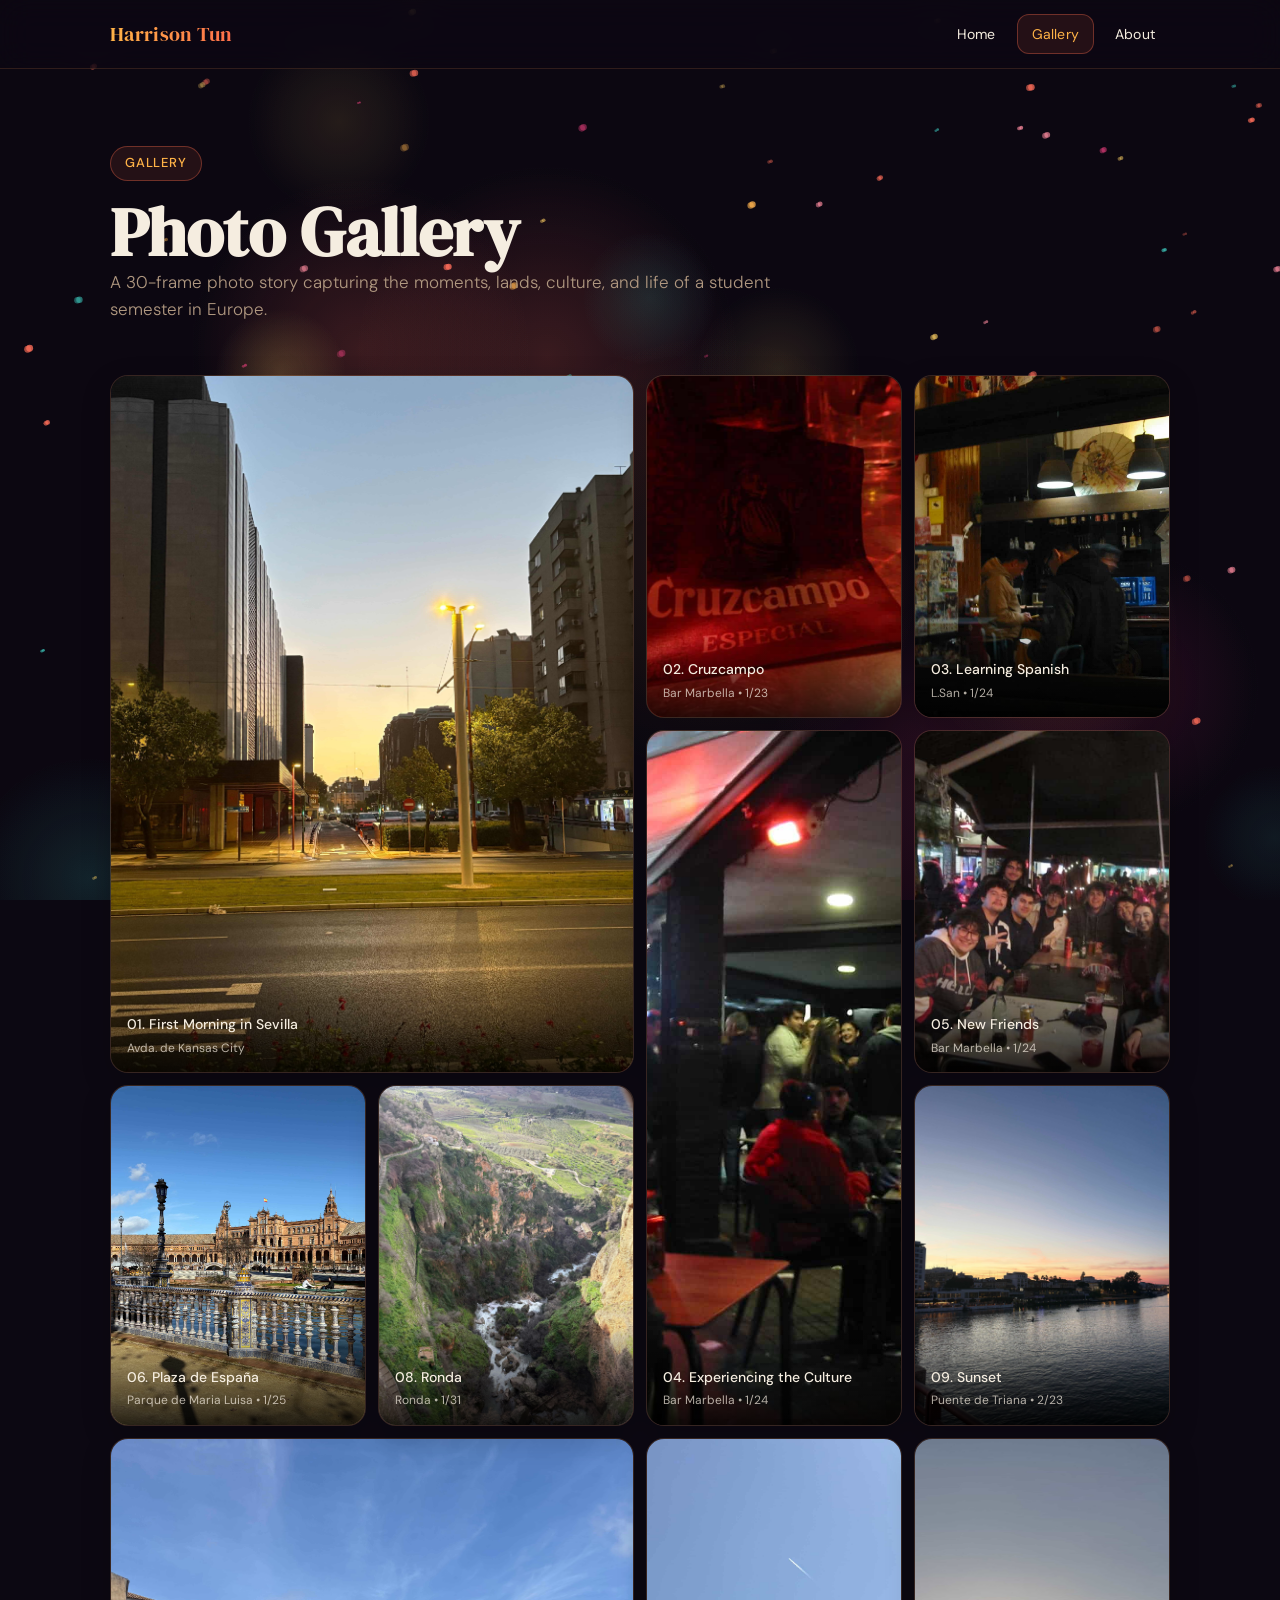
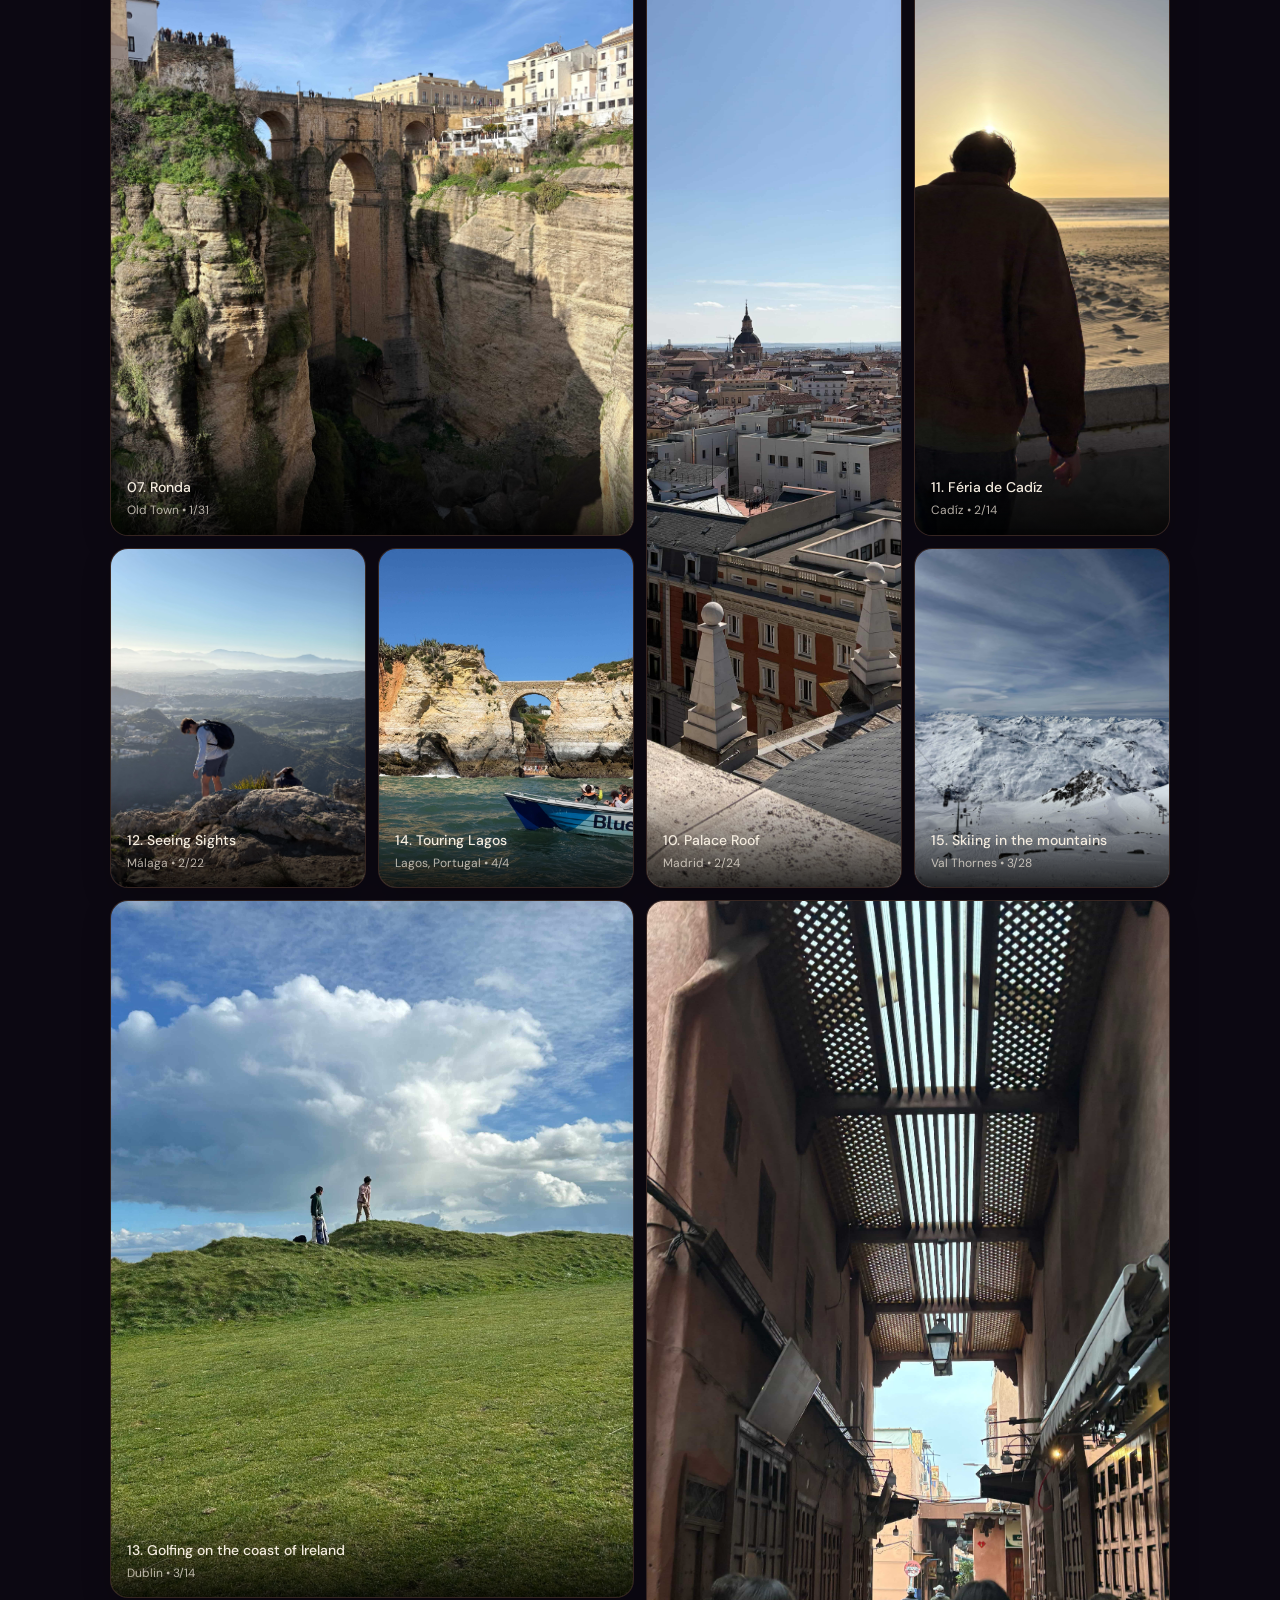
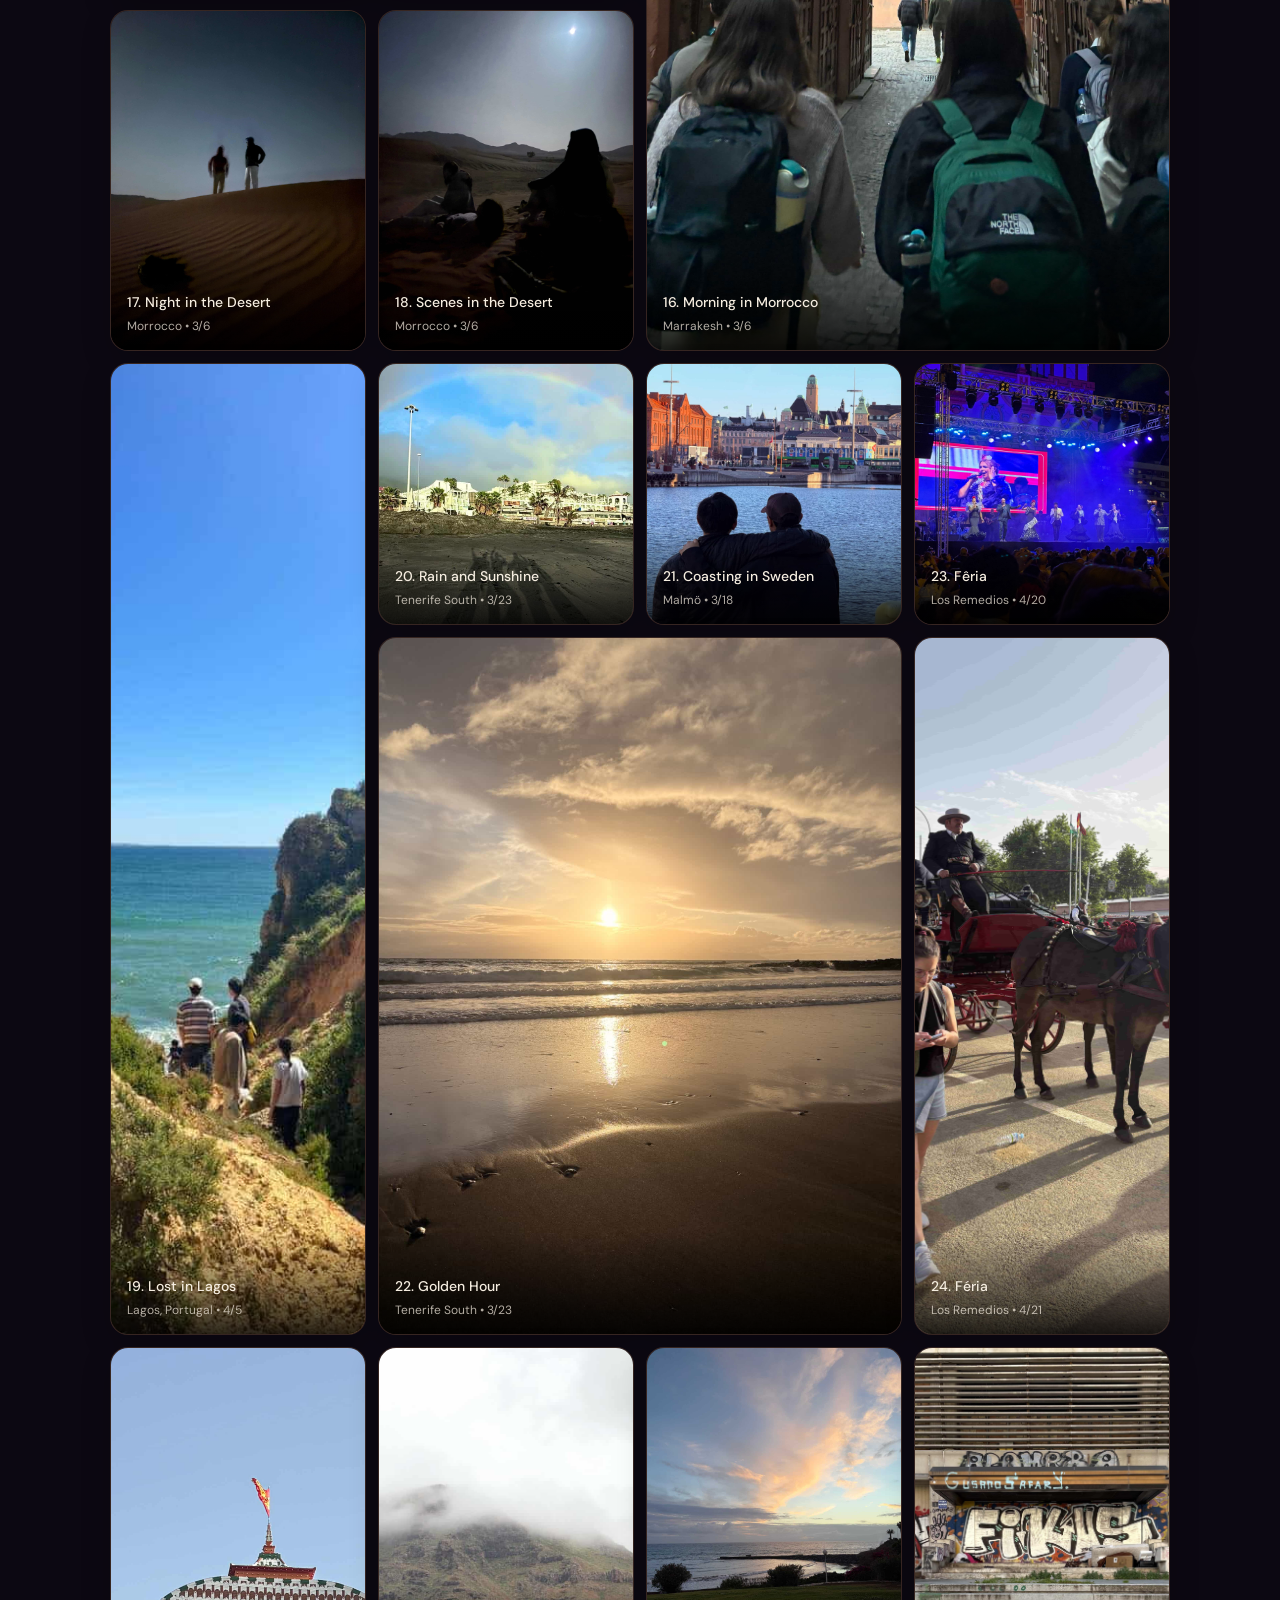
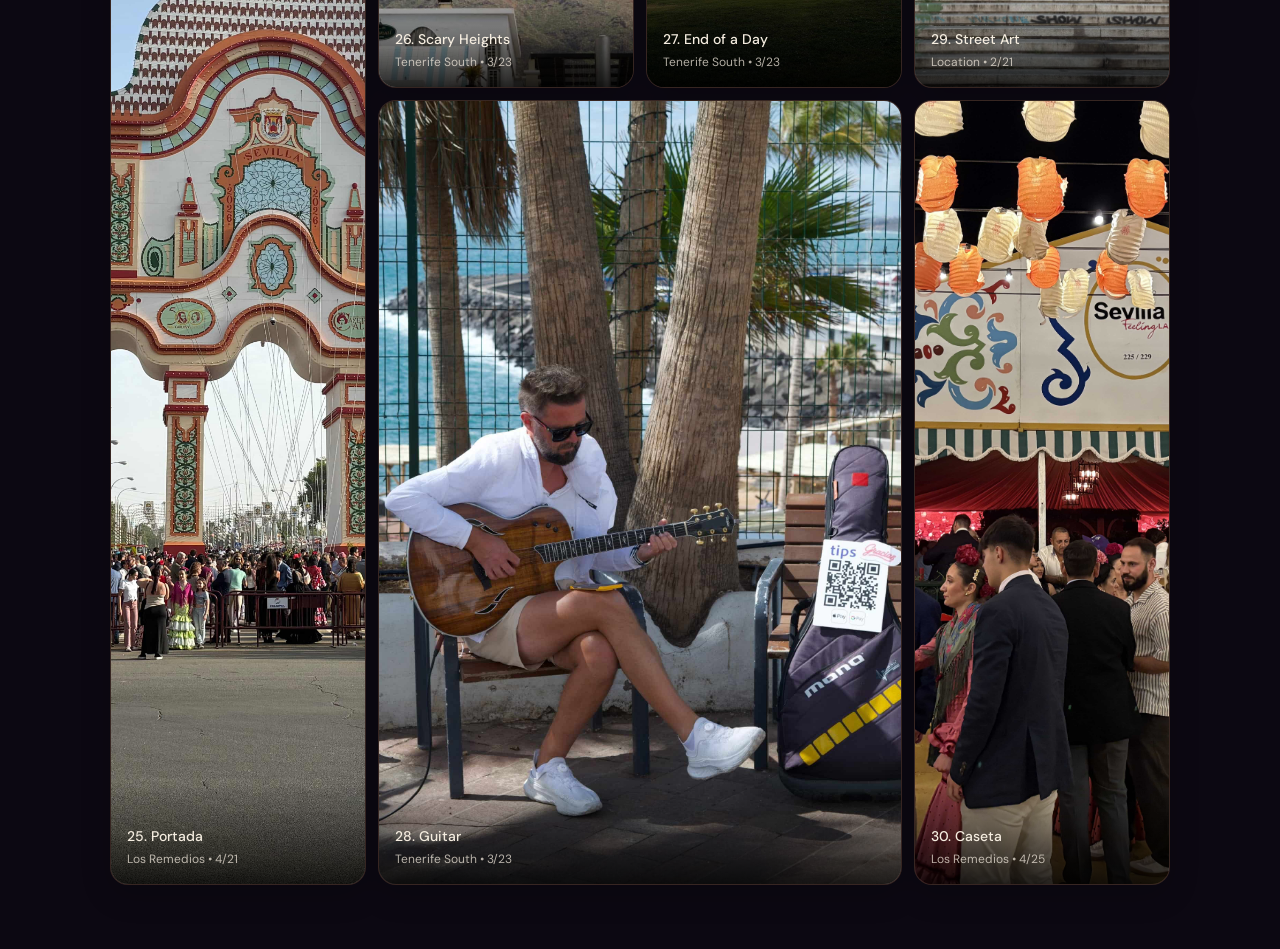
==== commit 731ec044: "hopefully this works" ====
--- a/gallery.html
+++ b/gallery.html
@@ -55,22 +55,22 @@
             </figure>
     
             <figure class="gallery-card">
-              <img src="compressed/cruzcampo.JPG" alt="Photo 2">
+              <img src="compressed/cruzcampo.jpg" alt="Photo 2">
               <figcaption><strong>02. Cruzcampo</strong><span>Bar Marbella • 1/23</span></figcaption>
             </figure>
     
             <figure class="gallery-card">
-              <img src="compressed/candid1.JPEG" alt="Photo 3">
+              <img src="compressed/candid1.jpg" alt="Photo 3">
               <figcaption><strong>03. Learning Spanish</strong><span>L.San • 1/24</span></figcaption>
             </figure>
     
             <figure class="gallery-card tall">
-              <img src="compressed/marbella.JPEG" alt="Photo 4">
+              <img src="compressed/marbella.jpg" alt="Photo 4">
               <figcaption><strong>04. Experiencing the Culture</strong><span>Bar Marbella • 1/24</span></figcaption>
             </figure>
     
             <figure class="gallery-card">
-              <img src="compressed/newFriends.JPG" alt="Photo 5">
+              <img src="compressed/newFriends.jpg" alt="Photo 5">
               <figcaption><strong>05. New Friends</strong><span>Bar Marbella • 1/24</span></figcaption>
             </figure>
     
@@ -140,22 +140,22 @@
             </figure>
     
             <figure class="gallery-card tall">
-              <img src="compressed/lagos.JPG" alt="Photo 19">
+              <img src="compressed/lagos.jpg" alt="Photo 19">
               <figcaption><strong>19. Lost in Lagos</strong><span>Lagos, Portugal • 4/5</span></figcaption>
             </figure>
     
             <figure class="gallery-card">
-              <img src="compressed/rainbow.JPG" alt="Photo 20">
+              <img src="compressed/rainbow.jpg" alt="Photo 20">
               <figcaption><strong>20. Rain and Sunshine</strong><span>Tenerife South • 3/23</span></figcaption>
             </figure>
     
             <figure class="gallery-card">
-              <img src="compressed/denmark.JPG" alt="Photo 21">
+              <img src="compressed/denmark.jpg" alt="Photo 21">
               <figcaption><strong>21. Coasting in Sweden</strong><span>Malmö • 3/18</span></figcaption>
             </figure>
     
             <figure class="gallery-card wide">
-              <img src="compressed/goldenhour.JPG" alt="Photo 22">
+              <img src="compressed/goldenhour.jpg" alt="Photo 22">
               <figcaption><strong>22. Golden Hour</strong><span>Tenerife South • 3/23</span></figcaption>
             </figure>
     
@@ -175,17 +175,17 @@
             </figure>
     
             <figure class="gallery-card">
-              <img src="compressed/mountain2.JPG" alt="Photo 26">
+              <img src="compressed/mountain2.jpg" alt="Photo 26">
               <figcaption><strong>26. Scary Heights</strong><span>Tenerife South • 3/23</span></figcaption>
             </figure>
     
             <figure class="gallery-card">
-              <img src="compressed/sunset.JPG" alt="Photo 27">
+              <img src="compressed/sunset.jpg" alt="Photo 27">
               <figcaption><strong>27. End of a Day</strong><span>Tenerife South • 3/23</span></figcaption>
             </figure>
     
             <figure class="gallery-card wide">
-              <img src="compressed/guitar.JPG" alt="Photo 28">
+              <img src="compressed/guitar.jpg" alt="Photo 28">
               <figcaption><strong>28. Guitar</strong><span>Tenerife South • 3/23</span></figcaption>
             </figure>
     
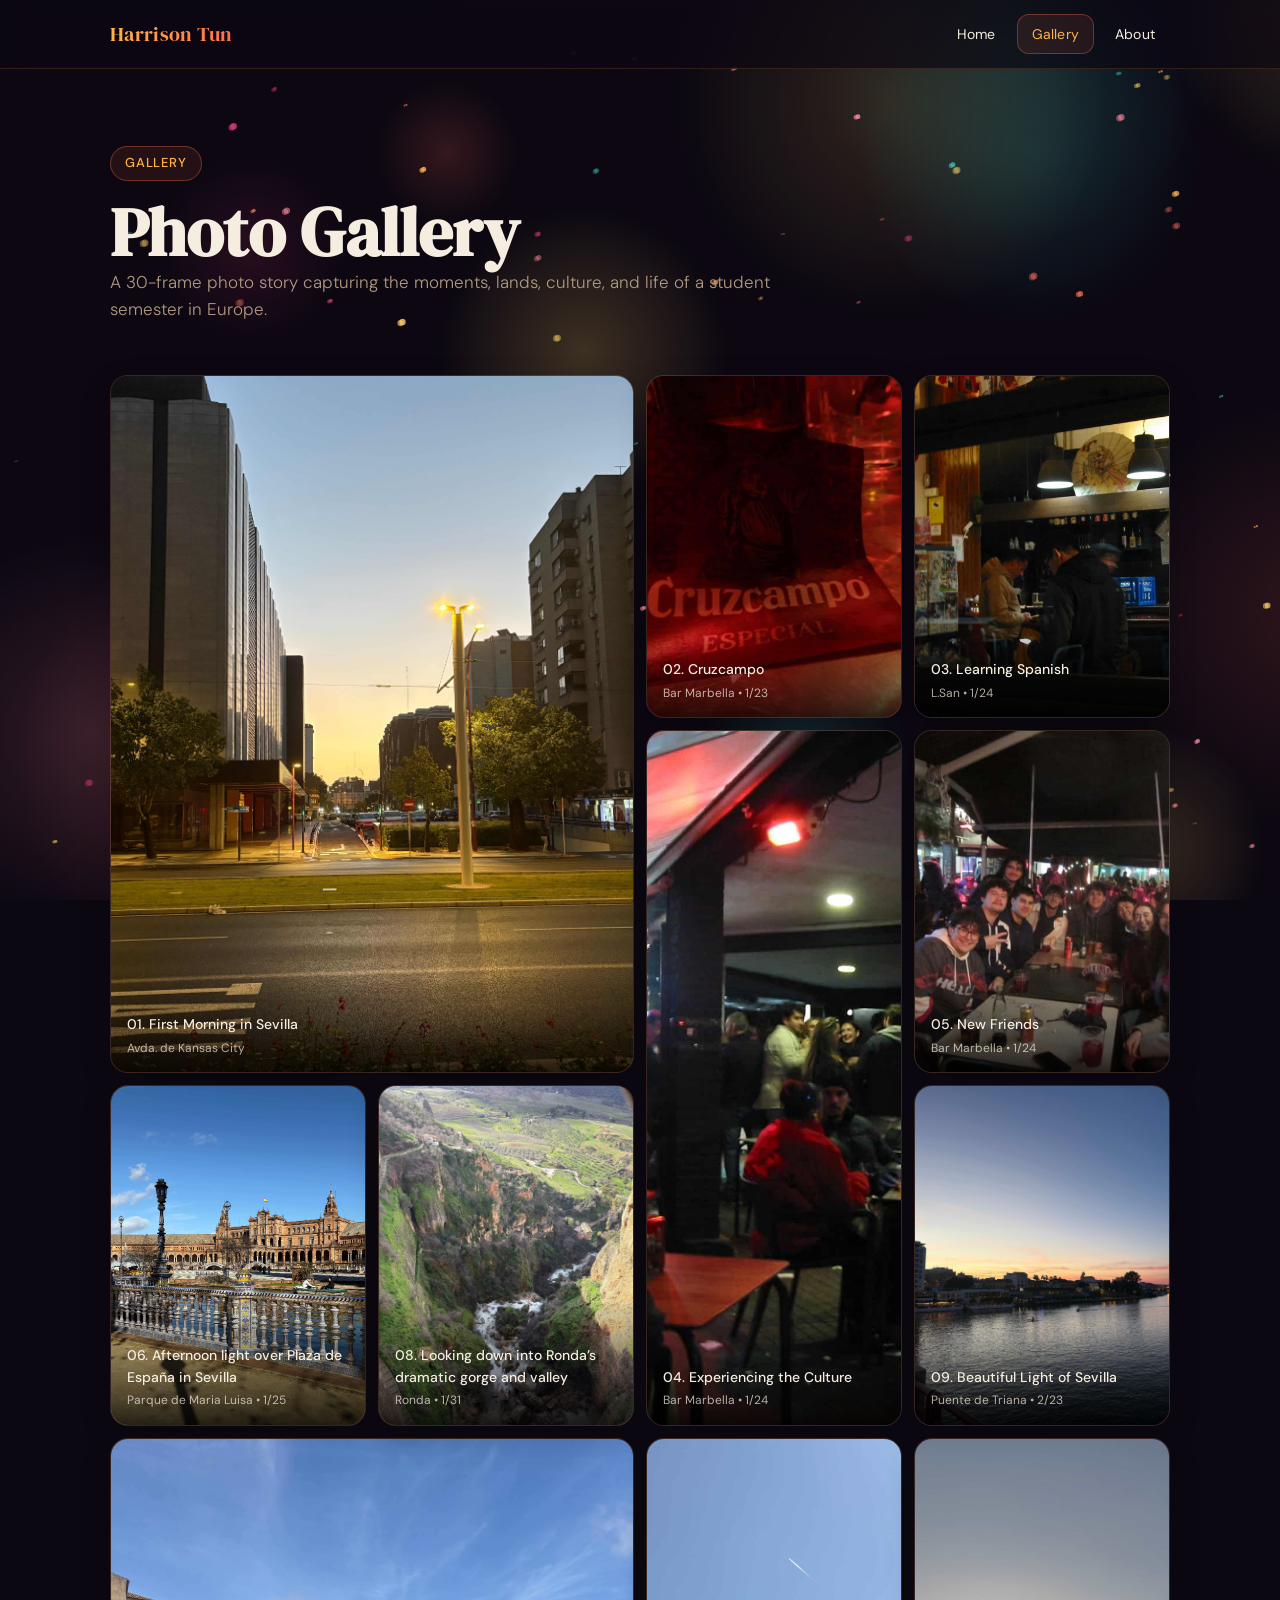
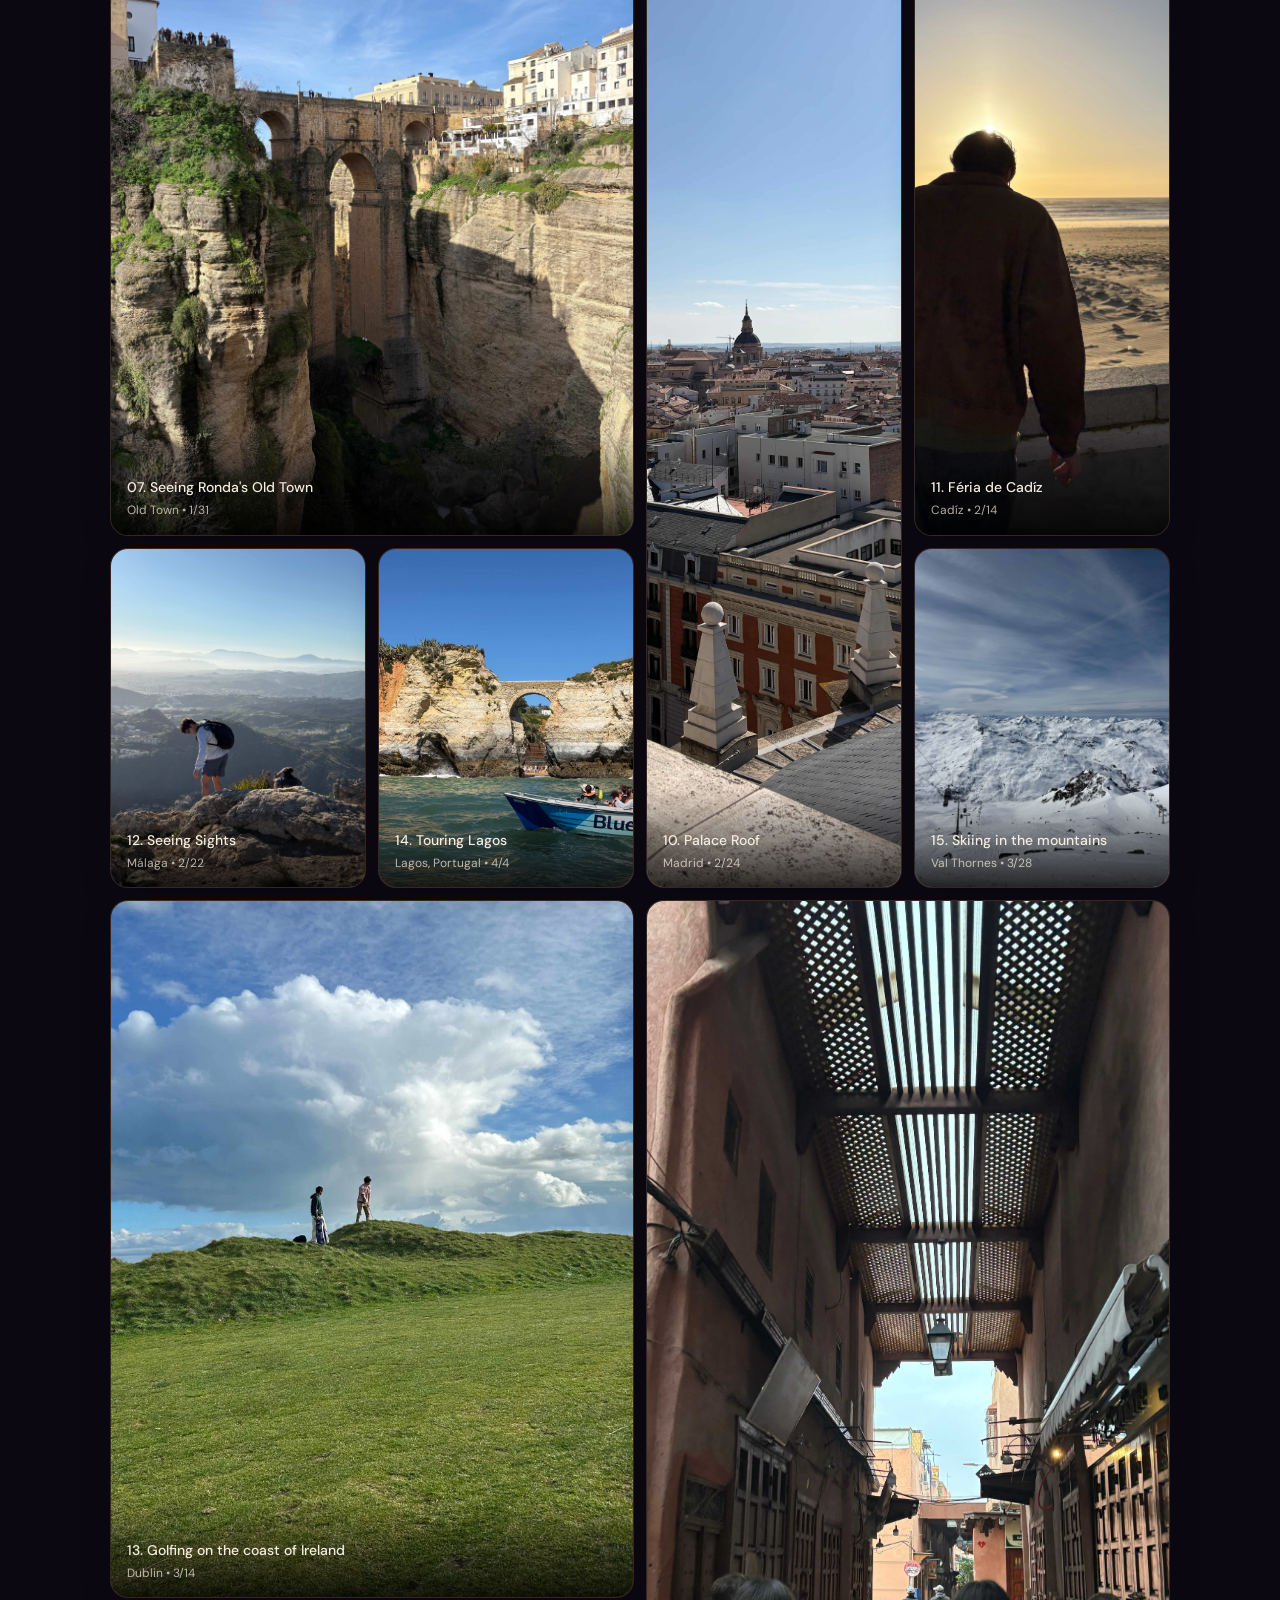
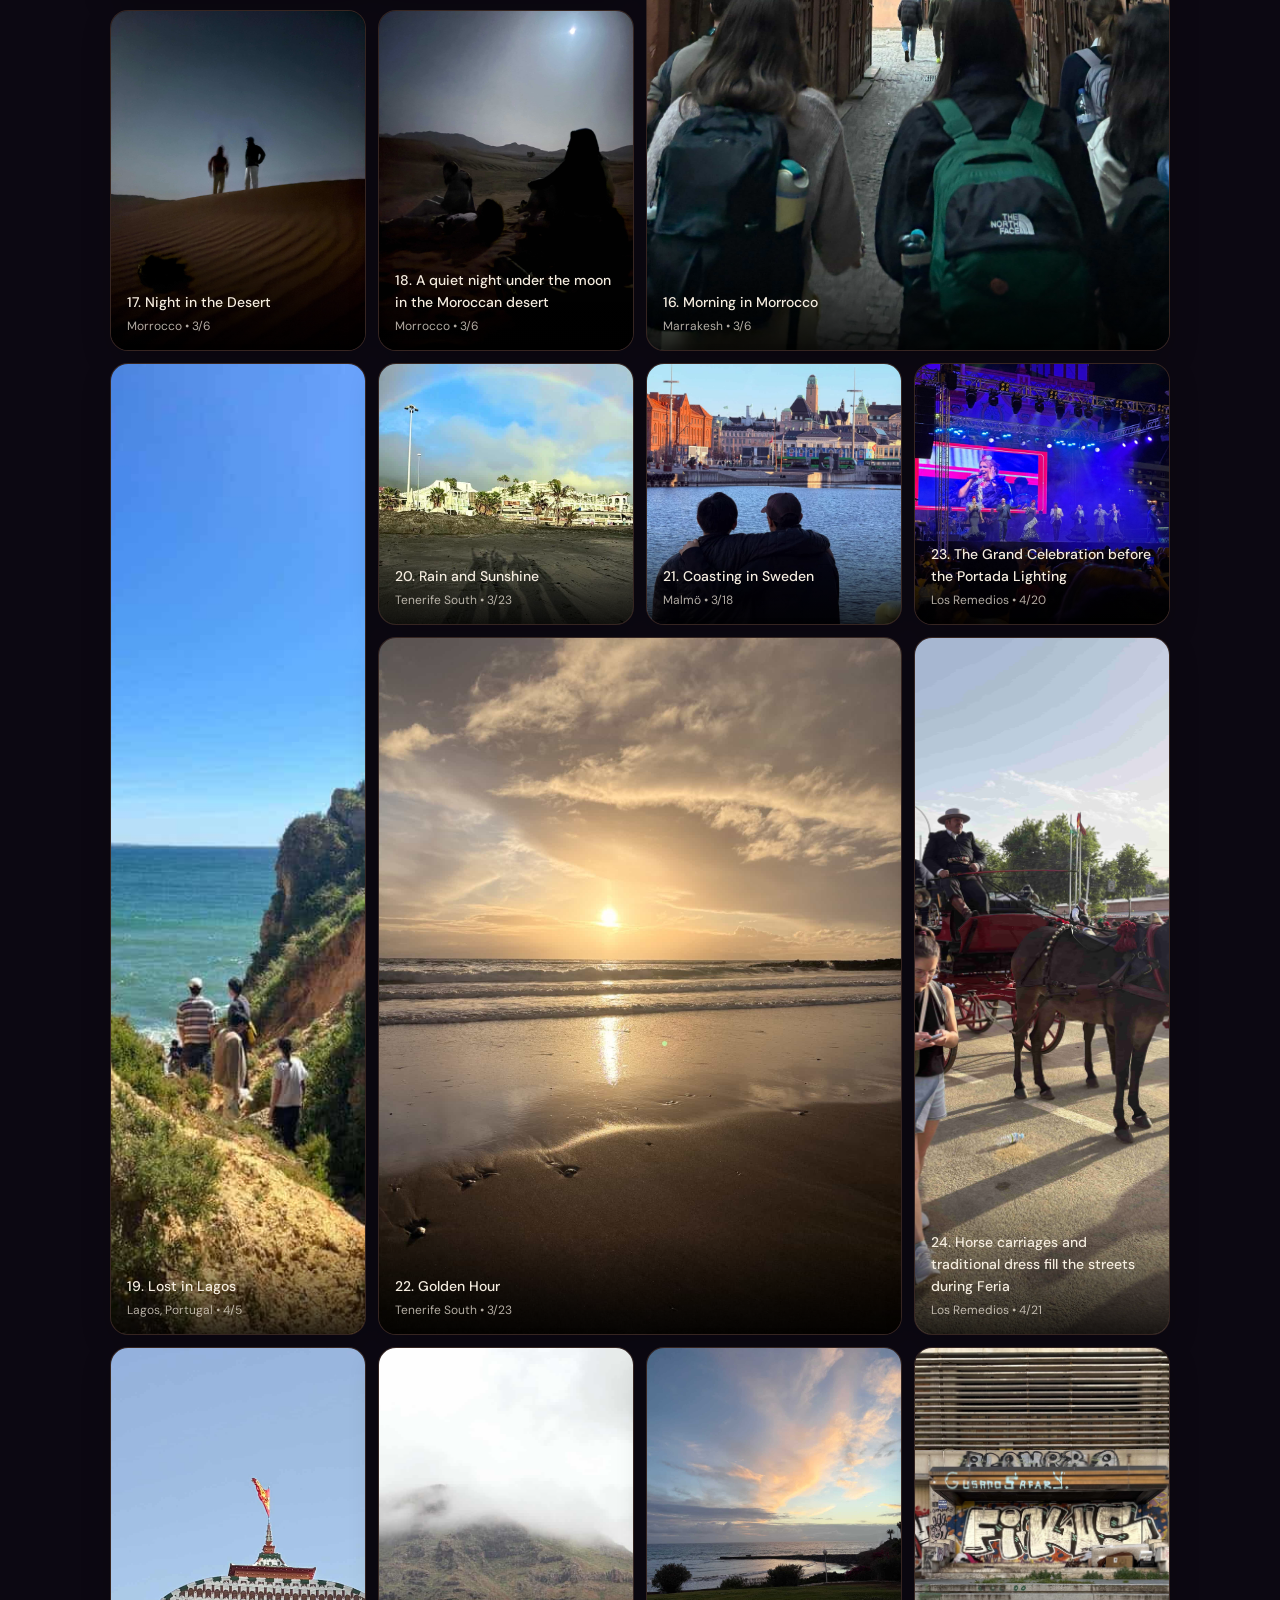
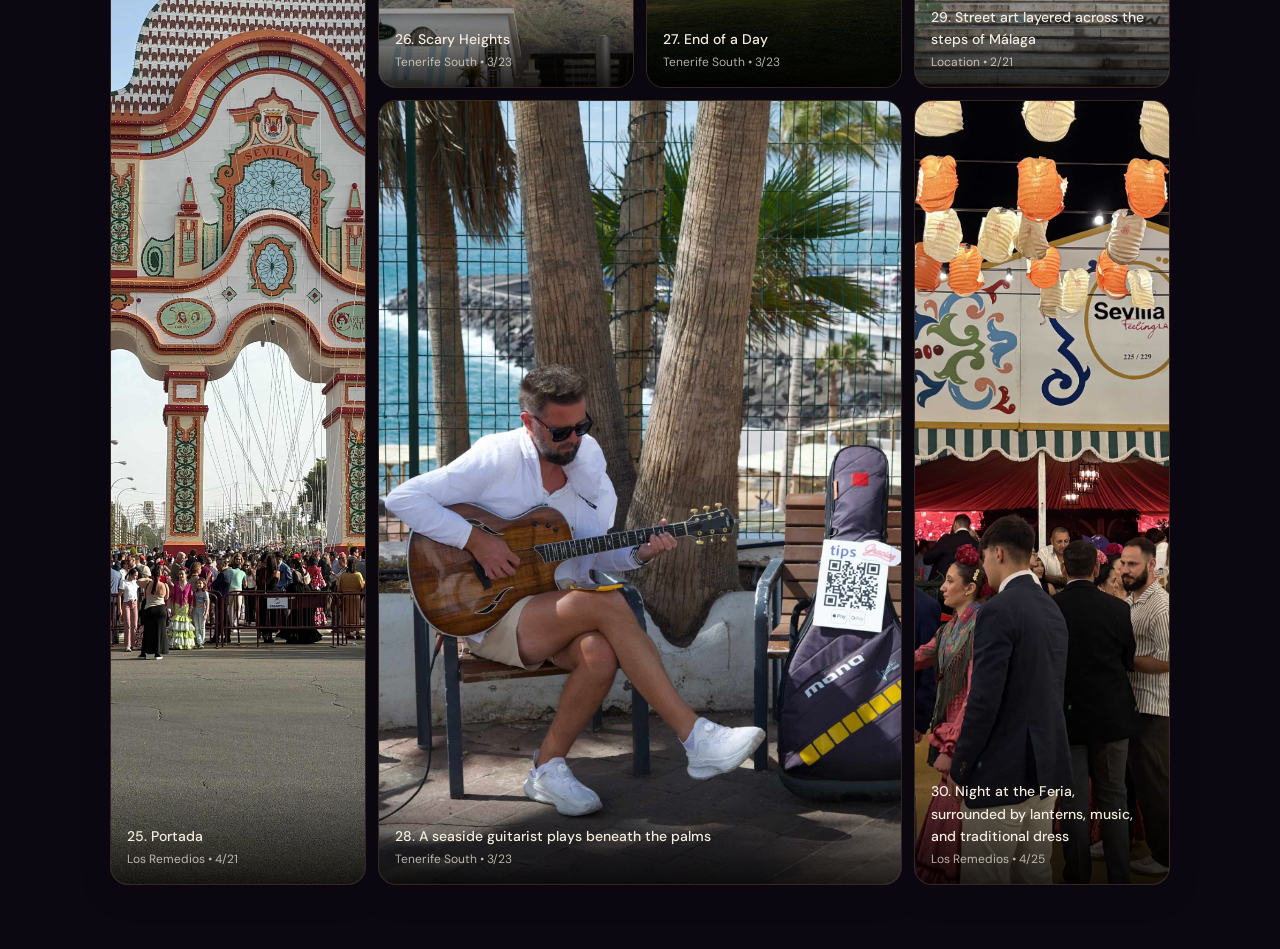
==== commit dea0f437: "final touches" ====
--- a/gallery.html
+++ b/gallery.html
@@ -66,156 +66,238 @@
     
             <figure class="gallery-card tall">
               <img src="compressed/marbella.jpg" alt="Photo 4">
-              <figcaption><strong>04. Experiencing the Culture</strong><span>Bar Marbella • 1/24</span></figcaption>
+              <figcaption><strong>04. Experiencing the Culture </strong><span>Bar Marbella • 1/24</span></figcaption>
             </figure>
     
             <figure class="gallery-card">
               <img src="compressed/newFriends.jpg" alt="Photo 5">
-              <figcaption><strong>05. New Friends</strong><span>Bar Marbella • 1/24</span></figcaption>
+              <figcaption><strong>05. New Friends </strong><span>Bar Marbella • 1/24</span></figcaption>
             </figure>
     
             <figure class="gallery-card">
               <img src="compressed/plaza.jpg" alt="Photo 6">
-              <figcaption><strong>06. Plaza de España</strong><span>Parque de Maria Luisa • 1/25</span></figcaption>
+              <figcaption><strong>06. Afternoon light over Plaza de España in Sevilla </strong><span>Parque de Maria Luisa • 1/25</span></figcaption>
             </figure>
     
             <figure class="gallery-card wide">
               <img src="compressed/old_town.jpg" alt="Photo 7">
-              <figcaption><strong>07. Ronda</strong><span>Old Town • 1/31</span></figcaption>
+              <figcaption><strong>07. Seeing Ronda's Old Town </strong><span>Old Town • 1/31</span></figcaption>
             </figure>
     
             <figure class="gallery-card">
               <img src="compressed/ronda.jpg" alt="Photo 8">
-              <figcaption><strong>08. Ronda</strong><span>Ronda • 1/31</span></figcaption>
+              <figcaption><strong>08. Looking down into Ronda’s dramatic gorge and valley </strong><span>Ronda • 1/31</span></figcaption>
             </figure>
     
             <figure class="gallery-card">
               <img src="compressed/golden_sevilla.jpg" alt="Photo 9">
-              <figcaption><strong>09. Sunset</strong><span>Puente de Triana • 2/23</span></figcaption>
+              <figcaption><strong>09. Beautiful Light of Sevilla </strong><span>Puente de Triana • 2/23</span></figcaption>
             </figure>
     
             <figure class="gallery-card tall">
               <img src="compressed/madrid.jpg" alt="Photo 10">
-              <figcaption><strong>10. Palace Roof</strong><span>Madrid • 2/24</span></figcaption>
+              <figcaption><strong>10. Palace Roof </strong><span>Madrid • 2/24</span></figcaption>
             </figure>
     
             <figure class="gallery-card">
               <img src="compressed/mitch.jpg" alt="Photo 11">
-              <figcaption><strong>11. Féria de Cadíz</strong><span>Cadíz • 2/14</span></figcaption>
+              <figcaption><strong>11. Féria de Cadíz </strong><span>Cadíz • 2/14</span></figcaption>
             </figure>
     
             <figure class="gallery-card">
               <img src="compressed/Mountain.jpg" alt="Photo 12">
-              <figcaption><strong>12. Seeing Sights</strong><span>Málaga • 2/22</span></figcaption>
+              <figcaption><strong>12. Seeing Sights </strong><span>Málaga • 2/22</span></figcaption>
             </figure>
     
             <figure class="gallery-card wide">
               <img src="compressed/golf.jpg" alt="Photo 13">
-              <figcaption><strong>13. Golfing on the coast of Ireland</strong><span>Dublin • 3/14</span></figcaption>
+              <figcaption><strong>13. Golfing on the coast of Ireland </strong><span>Dublin • 3/14</span></figcaption>
             </figure>
     
             <figure class="gallery-card">
               <img src="compressed/lagos.boat.jpg" alt="Photo 14">
-              <figcaption><strong>14. Touring Lagos</strong><span>Lagos, Portugal • 4/4</span></figcaption>
+              <figcaption><strong>14. Touring Lagos </strong><span>Lagos, Portugal • 4/4</span></figcaption>
             </figure>
     
             <figure class="gallery-card">
               <img src="compressed/valthornes.jpg" alt="Photo 15">
-              <figcaption><strong>15. Skiing in the mountains</strong><span>Val Thornes • 3/28</span></figcaption>
+              <figcaption><strong>15. Skiing in the mountains </strong><span>Val Thornes • 3/28</span></figcaption>
             </figure>
     
             <figure class="gallery-card large">
               <img src="compressed/morrocco1.jpg" alt="Photo 16">
-              <figcaption><strong>16. Morning in Morrocco</strong><span>Marrakesh • 3/6</span></figcaption>
+              <figcaption><strong>16. Morning in Morrocco </strong><span>Marrakesh • 3/6</span></figcaption>
             </figure>
     
             <figure class="gallery-card">
               <img src="compressed/morrocco2.jpg" alt="Photo 17">
-              <figcaption><strong>17. Night in the Desert</strong><span>Morrocco • 3/6</span></figcaption>
+              <figcaption><strong>17. Night in the Desert </strong><span>Morrocco • 3/6</span></figcaption>
             </figure>
     
             <figure class="gallery-card">
               <img src="compressed/morrocco3.jpg" alt="Photo 18">
-              <figcaption><strong>18. Scenes in the Desert</strong><span>Morrocco • 3/6</span></figcaption>
+              <figcaption><strong>18. A quiet night under the moon in the Moroccan desert </strong><span>Morrocco • 3/6</span></figcaption>
             </figure>
     
             <figure class="gallery-card tall">
               <img src="compressed/lagos.jpg" alt="Photo 19">
-              <figcaption><strong>19. Lost in Lagos</strong><span>Lagos, Portugal • 4/5</span></figcaption>
+              <figcaption><strong>19. Lost in Lagos </strong><span>Lagos, Portugal • 4/5</span></figcaption>
             </figure>
     
             <figure class="gallery-card">
               <img src="compressed/rainbow.jpg" alt="Photo 20">
-              <figcaption><strong>20. Rain and Sunshine</strong><span>Tenerife South • 3/23</span></figcaption>
+              <figcaption><strong>20. Rain and Sunshine </strong><span>Tenerife South • 3/23</span></figcaption>
             </figure>
     
             <figure class="gallery-card">
               <img src="compressed/denmark.jpg" alt="Photo 21">
-              <figcaption><strong>21. Coasting in Sweden</strong><span>Malmö • 3/18</span></figcaption>
+              <figcaption><strong>21. Coasting in Sweden </strong><span>Malmö • 3/18</span></figcaption>
             </figure>
     
             <figure class="gallery-card wide">
               <img src="compressed/goldenhour.jpg" alt="Photo 22">
-              <figcaption><strong>22. Golden Hour</strong><span>Tenerife South • 3/23</span></figcaption>
+              <figcaption><strong>22. Golden Hour </strong><span>Tenerife South • 3/23</span></figcaption>
             </figure>
     
             <figure class="gallery-card">
               <img src="compressed/stage1.jpg" alt="Photo 23">
-              <figcaption><strong>23. Fêria</strong><span>Los Remedios • 4/20</span></figcaption>
+              <figcaption><strong>23. The Grand Celebration before the Portada Lighting </strong><span>Los Remedios • 4/20</span></figcaption>
             </figure>
     
             <figure class="gallery-card">
               <img src="compressed/caballo.jpg" alt="Photo 24">
-              <figcaption><strong>24. Féria</strong><span>Los Remedios • 4/21</span></figcaption>
+              <figcaption><strong>24. Horse carriages and traditional dress fill the streets during Feria </strong><span>Los Remedios • 4/21</span></figcaption>
             </figure>
     
             <figure class="gallery-card tall">
               <img src="compressed/daygate.jpg" alt="Photo 25">
-              <figcaption><strong>25. Portada</strong><span>Los Remedios • 4/21</span></figcaption>
+              <figcaption><strong>25. Portada </strong><span>Los Remedios • 4/21</span></figcaption>
             </figure>
     
             <figure class="gallery-card">
               <img src="compressed/mountain2.jpg" alt="Photo 26">
-              <figcaption><strong>26. Scary Heights</strong><span>Tenerife South • 3/23</span></figcaption>
+              <figcaption><strong>26. Scary Heights </strong><span>Tenerife South • 3/23</span></figcaption>
             </figure>
     
             <figure class="gallery-card">
               <img src="compressed/sunset.jpg" alt="Photo 27">
-              <figcaption><strong>27. End of a Day</strong><span>Tenerife South • 3/23</span></figcaption>
+              <figcaption><strong>27. End of a Day </strong><span>Tenerife South • 3/23</span></figcaption>
             </figure>
     
             <figure class="gallery-card wide">
               <img src="compressed/guitar.jpg" alt="Photo 28">
-              <figcaption><strong>28. Guitar</strong><span>Tenerife South • 3/23</span></figcaption>
+              <figcaption><strong>28. A seaside guitarist plays beneath the palms </strong><span>Tenerife South • 3/23</span></figcaption>
             </figure>
     
             <figure class="gallery-card">
               <img src="compressed/grafiti.jpg" alt="Photo 29">
-              <figcaption><strong>29. Street Art</strong><span>Location • 2/21</span></figcaption>
+              <figcaption><strong>29. Street art layered across the steps of Málaga </strong><span>Location • 2/21</span></figcaption>
             </figure>
     
             <figure class="gallery-card">
               <img src="compressed/caseta.jpg" alt="Photo 30">
-              <figcaption><strong>30. Caseta</strong><span>Los Remedios • 4/25</span></figcaption>
+              <figcaption><strong>30. Night at the Feria, surrounded by lanterns, music, and traditional dress </strong><span>Los Remedios • 4/25</span></figcaption>
             </figure>
     
           </div>
         </div>
       </section>
     </main>
-
-    <script>
-      document.getElementById("year").textContent = new Date().getFullYear();
-
-      // Mobile nav toggle
-      const toggle = document.querySelector(".nav-toggle");
-      const links = document.getElementById("navLinks");
-      toggle?.addEventListener("click", () => {
-        const expanded = toggle.getAttribute("aria-expanded") === "true";
-        toggle.setAttribute("aria-expanded", String(!expanded));
-        links.classList.toggle("open");
-      });
-    </script>
+<!-- Lightbox -->
+<div class="lightbox" id="lightbox" aria-hidden="true">
+  <div class="lightbox-inner">
+    <button class="icon-btn" id="lbClose" aria-label="Close full image">Close ✕</button>
+
+    <button class="icon-btn" id="lbPrev" aria-label="Previous image">‹</button>
+
+    <figure class="lightbox-figure">
+      <img id="lbImage" src="" alt="">
+      <figcaption id="lbCaption"></figcaption>
+    </figure>
+
+    <button class="icon-btn" id="lbNext" aria-label="Next image">›</button>
+  </div>
+</div>
+
+<script>
+  // Mobile nav toggle
+  const toggle = document.querySelector(".nav-toggle");
+  const links = document.getElementById("navLinks");
+
+  toggle?.addEventListener("click", () => {
+    const expanded = toggle.getAttribute("aria-expanded") === "true";
+    toggle.setAttribute("aria-expanded", String(!expanded));
+    links.classList.toggle("open");
+  });
+
+  // Full image lightbox
+  const galleryCards = Array.from(document.querySelectorAll(".gallery-card"));
+  const lightbox = document.getElementById("lightbox");
+  const lbImage = document.getElementById("lbImage");
+  const lbCaption = document.getElementById("lbCaption");
+  const lbClose = document.getElementById("lbClose");
+  const lbPrev = document.getElementById("lbPrev");
+  const lbNext = document.getElementById("lbNext");
+
+  let currentIndex = 0;
+
+  function openLightbox(index) {
+    const card = galleryCards[index];
+    const img = card.querySelector("img");
+    const caption = card.querySelector("figcaption");
+
+    currentIndex = index;
+    lbImage.src = img.src;
+    lbImage.alt = img.alt;
+    lbCaption.innerHTML = caption ? caption.innerHTML : "";
+
+    lightbox.classList.add("open");
+    lightbox.setAttribute("aria-hidden", "false");
+    document.body.style.overflow = "hidden";
+  }
+
+  function closeLightbox() {
+    lightbox.classList.remove("open");
+    lightbox.setAttribute("aria-hidden", "true");
+    document.body.style.overflow = "";
+  }
+
+  function showNextImage() {
+    currentIndex = (currentIndex + 1) % galleryCards.length;
+    openLightbox(currentIndex);
+  }
+
+  function showPreviousImage() {
+    currentIndex = (currentIndex - 1 + galleryCards.length) % galleryCards.length;
+    openLightbox(currentIndex);
+  }
+
+  galleryCards.forEach((card, index) => {
+    card.style.cursor = "pointer";
+
+    card.addEventListener("click", () => {
+      openLightbox(index);
+    });
+  });
+
+  lbClose.addEventListener("click", closeLightbox);
+  lbNext.addEventListener("click", showNextImage);
+  lbPrev.addEventListener("click", showPreviousImage);
+
+  lightbox.addEventListener("click", (event) => {
+    if (event.target === lightbox) {
+      closeLightbox();
+    }
+  });
+
+  document.addEventListener("keydown", (event) => {
+    if (!lightbox.classList.contains("open")) return;
+
+    if (event.key === "Escape") closeLightbox();
+    if (event.key === "ArrowRight") showNextImage();
+    if (event.key === "ArrowLeft") showPreviousImage();
+  });
+</script>
     <script src="background.js"></script>
   </body>
 </html>
